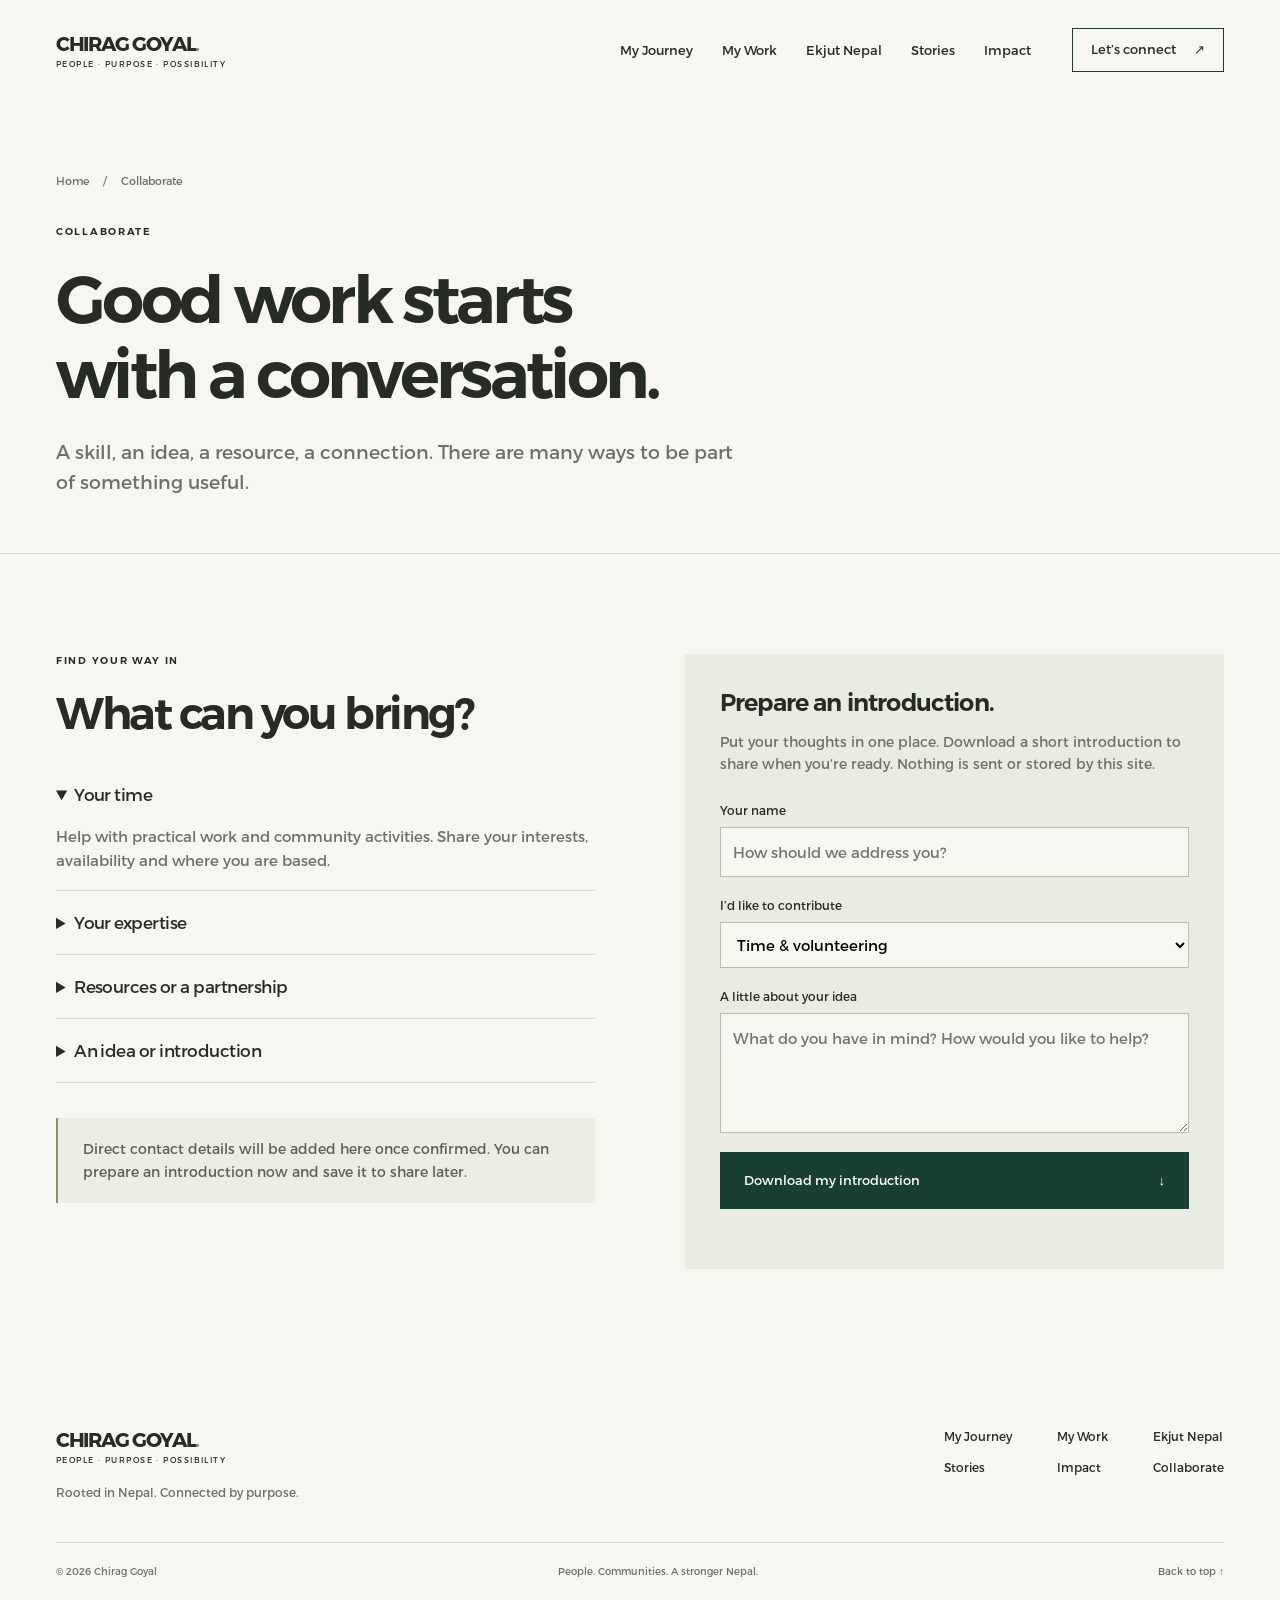
==== collaborate.html @ 1b209d13 "Initial commit" ====
<!doctype html>
<html lang="en">
<head>
  <meta charset="utf-8">
  <meta name="viewport" content="width=device-width,initial-scale=1">
  <meta name="description" content="Explore the people, work and ideas behind Chirag Goyal’s journey and Ekjut Nepal.">
  <meta name="theme-color" content="#193f35">
  <title>Collaborate — Chirag Goyal</title>
  <link rel="icon" href="assets/favicon.svg" type="image/svg+xml">
  <link rel="stylesheet" href="style.css?v=20260907-photos-hero">
  <script src="app.js?v=20260907-photos-hero" defer></script>
</head>
<body>
  <a class="skip" href="#main">Skip to content</a>
  <div id="site">
    <header class="site-header">
      <div class="wrap header-inner">
        <a class="brand" href="index.html" aria-label="Chirag Goyal — Home">
          <strong>CHIRAG GOYAL<span style="color:#819369">.</span></strong>
          <small>People · Purpose · Possibility</small>
        </a>
        <button class="menu-toggle" aria-expanded="false" aria-controls="navigation">Menu <span aria-hidden="true">☰</span></button>
        <nav id="navigation" class="desktop-nav" aria-label="Main navigation">
          <a href="journey.html">My Journey</a>
          <a href="work.html">My Work</a>
          <a href="ekjut.html">Ekjut Nepal</a>
          <a href="stories.html">Stories</a>
          <a href="impact.html">Impact</a>
          <a class="nav-cta" href="collaborate.html" aria-current="page">Let’s connect <span class="arrow" aria-hidden="true">↗</span></a>
        </nav>
      </div>
    </header>
    <main id="main">
      <section class="page-heading">
        <div class="wrap">
          <div class="breadcrumb"><a href="index.html">Home</a><span>/</span><span>Collaborate</span></div>
          <div class="eyebrow">Collaborate</div>
          <h1>Good work starts<br>with a conversation.</h1>
          <p>A skill, an idea, a resource, a connection. There are many ways to be part of something useful.</p>
        </div>
      </section>
      <section class="section">
        <div class="wrap collab-layout">
          <div>
            <div class="eyebrow">Find your way in</div>
            <h2 style="margin-top:20px">What can you bring?</h2>
            <div class="collab-options">
              <details open>
                <summary>Your time</summary>
                <p>Help with practical work and community activities. Share your interests, availability and where you are based.</p>
              </details>
              <details>
                <summary>Your expertise</summary>
                <p>Bring professional skills, experience or advice to a need you understand.</p>
              </details>
              <details>
                <summary>Resources or a partnership</summary>
                <p>Connect a business, institution, material resource or service with an opportunity to help.</p>
              </details>
              <details>
                <summary>An idea or introduction</summary>
                <p>Share a community need, a useful connection or an idea you would like to explore.</p>
              </details>
            </div>
            <p class="notice" id="contact">Direct contact details will be added here once confirmed. You can prepare an introduction now and save it to share later.</p>
          </div>
          <form class="brief-form">
            <h3>Prepare an introduction.</h3>
            <p>Put your thoughts in one place. Download a short introduction to share when you’re ready. Nothing is sent or stored by this site.</p>
            <div class="field">
              <label for="name">Your name</label>
              <input id="name" name="name" autocomplete="name" maxlength="100" required placeholder="How should we address you?">
            </div>
            <div class="field">
              <label for="interest">I’d like to contribute</label>
              <select id="interest" name="interest">
                <option>Time &amp; volunteering</option>
                <option>Skills &amp; expertise</option>
                <option>Resources &amp; partnerships</option>
                <option>An idea or introduction</option>
              </select>
            </div>
            <div class="field">
              <label for="message">A little about your idea</label>
              <textarea id="message" name="message" required maxlength="3000" placeholder="What do you have in mind? How would you like to help?"></textarea>
            </div>
            <button class="button" type="submit">Download my introduction <span aria-hidden="true">↓</span></button>
            <p class="form-status" role="status" aria-live="polite"></p>
          </form>
        </div>
      </section>
    </main>
    <footer>
      <div class="wrap">
        <div class="footer-top">
          <div>
            <a class="brand" href="index.html" aria-label="Chirag Goyal — Home">
              <strong>CHIRAG GOYAL<span style="color:#819369">.</span></strong>
              <small>People · Purpose · Possibility</small>
            </a>
            <p class="footer-note">Rooted in Nepal. Connected by purpose.</p>
          </div>
          <nav class="footer-links" aria-label="Footer navigation">
            <a href="journey.html">My Journey</a>
            <a href="work.html">My Work</a>
            <a href="ekjut.html">Ekjut Nepal</a>
            <a href="stories.html">Stories</a>
            <a href="impact.html">Impact</a>
            <a href="collaborate.html">Collaborate</a>
          </nav>
        </div>
        <div class="footer-bottom">
          <span>© 2026 Chirag Goyal</span>
          <span>People. Communities. A stronger Nepal.</span>
          <a href="#main">Back to top ↑</a>
        </div>
      </div>
    </footer>
  </div>
  <noscript>Please enable JavaScript for enhanced features.</noscript>
</body>
</html>
---- style.css ----
@font-face{font-family:Montserrat;src:url('assets/fonts/montserrat-regular.otf');font-weight:400;font-display:swap}
@font-face{font-family:Montserrat;src:url('assets/fonts/montserrat-semibold.otf');font-weight:600;font-display:swap}
@font-face{font-family:Montserrat;src:url('assets/fonts/montserrat-bold.otf');font-weight:700 900;font-display:swap}
@font-face{font-family:'Proxima Nova';src:local('Proxima Nova'),local('ProximaNova-Regular'),local('FONTSPRING DEMO - Proxima Nova');font-weight:400;font-display:swap}
:root{--paper:#f7f6f0;--ink:#262b25;--green:#193f35;--muted:#6d7168;--line:#d7d9cd;--sage:#dfe5d8;--lime:#d4e3ab;--display:Montserrat,sans-serif;--body:'Proxima Nova',Montserrat,sans-serif}
*{box-sizing:border-box}html{scroll-behavior:smooth;scroll-padding-top:100px}body{margin:0;background:var(--paper);color:var(--ink);font:17px/1.6 var(--body)}a{color:inherit;text-decoration:none}button,input,select,textarea{font:inherit}button{cursor:pointer;color:inherit}a:focus-visible,button:focus-visible,input:focus-visible,select:focus-visible,textarea:focus-visible,summary:focus-visible{outline:3px solid #849b4a;outline-offset:5px}img{display:block;max-width:100%}h1,h2,h3,p{margin:0}h1,h2,h3{font-family:var(--display);font-weight:600;line-height:1.13;letter-spacing:-.055em}h1{font-size:clamp(42px,5.2vw,76px)}h2{font-size:clamp(32px,3.5vw,50px)}h3{font-size:24px;letter-spacing:-.035em}p+p{margin-top:20px}::selection{background:var(--lime);color:var(--green)}.wrap{width:min(1280px,calc(100% - 112px));margin:auto}.eyebrow{font:600 10px/1.4 var(--display);text-transform:uppercase;letter-spacing:.17em}.muted{color:var(--muted)}.skip{position:fixed;left:20px;top:-100px;z-index:100;background:var(--paper);padding:12px}.skip:focus{top:15px}.site-header{height:100px;display:flex;align-items:center;position:relative;z-index:20;background:var(--paper)}.header-inner{display:flex;align-items:center;justify-content:space-between;gap:32px}.brand{display:flex;flex-direction:column;flex-shrink:0;line-height:1.2}.brand strong{font:700 20px var(--display);letter-spacing:-.065em}.brand small{font-size:8px;letter-spacing:.18em;text-transform:uppercase;margin-top:5px}.desktop-nav{display:flex;gap:29px;align-items:center;font-size:13px}.desktop-nav a{position:relative;padding:9px 0}.desktop-nav a:not(.nav-cta):after{content:'';height:1px;position:absolute;bottom:3px;left:0;width:0;background:var(--green);transition:width .2s}.desktop-nav a:hover:after,.desktop-nav a[aria-current]:after{width:100%}.desktop-nav .nav-cta{border:1px solid var(--green);padding:10px 18px;margin-left:12px}.arrow{display:inline-block;margin-left:15px;transition:transform .2s;font-family:Arial,sans-serif}a:hover .arrow,button:hover .arrow{transform:translate(3px,-2px)}.menu-toggle{display:none;background:transparent;border:1px solid var(--line);padding:9px 15px;font-size:12px}
.hero{position:relative;min-height:650px;height:calc(100svh - 145px);max-height:820px;margin:0 24px;background:var(--green);color:white;overflow:hidden}.hero-image{position:absolute;inset:0;width:100%;height:100%;object-fit:cover;object-position:50% 53%;filter:saturate(.55)}.hero:after{content:'';position:absolute;inset:0;background:linear-gradient(90deg,#0d2119b8,#0d211926 80%),linear-gradient(0deg,#0d211961,transparent 65%)}.hero-inner{position:relative;z-index:1;height:100%;min-height:650px;display:flex;flex-direction:column;justify-content:center;padding-top:35px;padding-bottom:95px}.hero .eyebrow{display:flex;align-items:center;gap:10px;margin-bottom:28px}.dot{width:6px;height:6px;display:inline-block;border-radius:50%;background:var(--lime)}.hero h1{font-size:clamp(54px,6.6vw,92px);font-weight:600;line-height:1.04;max-width:790px;letter-spacing:-.065em}.hero h1 span{color:#dbe5bd}.hero-copy{max-width:395px;margin-top:25px;font-size:18px;line-height:1.6;color:#edf0e8}.text-link{display:inline-flex;align-items:center;gap:23px;border-bottom:1px solid currentColor;padding-bottom:8px;font-size:13px;font-weight:600}.hero .text-link{align-self:flex-start;margin-top:30px}.hero-bottom{position:absolute;left:0;right:0;bottom:26px;display:flex;justify-content:space-between;align-items:end;font:400 10px var(--display);letter-spacing:.06em;color:#f1f1e7}.hero-side{position:absolute;right:0;top:42%;writing-mode:vertical-rl;font-size:9px;letter-spacing:.2em}.topic-strip{display:flex;align-items:center;justify-content:space-between;gap:22px;padding:24px 0;border-bottom:1px solid var(--line);font-size:12px}.topic-strip .eyebrow{color:var(--muted);margin-right:auto;font-size:9px}.topic-strip a{white-space:nowrap}.topic-strip a:hover{color:#637640}
.section{padding:100px 0}.section-head{display:flex;align-items:end;justify-content:space-between;gap:30px;margin-bottom:42px}.section-head .eyebrow{margin-bottom:17px}.intro{display:grid;grid-template-columns:1fr 1.05fr;gap:95px;align-items:center}.intro-copy h2{margin:22px 0;font-size:43px;max-width:500px}.intro-copy>p{max-width:480px;color:var(--muted);font-size:18px}.intro-copy .text-link{margin-top:27px}.portrait-layout{display:grid;grid-template-columns:1fr 75px;gap:18px}.portrait-frame{background:#e5e4dc;padding:22px 22px 0;align-self:start}.portrait-frame img{width:100%;filter:saturate(.55);aspect-ratio:1.1;object-fit:cover}.portrait-caption{display:flex;align-items:center;justify-content:space-between;font-size:10px;padding:14px 0;gap:12px}.portrait-aside{writing-mode:vertical-rl;align-self:start;font:400 10px var(--display);letter-spacing:.15em;padding-top:4px}.signature{font:italic 28px Georgia,serif;margin-top:26px;color:var(--green)}.stories-section{border-top:1px solid var(--line)}.story-grid{display:grid;grid-template-columns:repeat(3,1fr);gap:30px}.story-card{min-width:0;display:flex;flex-direction:column}.story-art{height:255px;position:relative;overflow:hidden;background:var(--sage);margin-bottom:23px}.story-art img{width:100%;height:100%;object-fit:cover;transition:transform .6s;filter:saturate(.55)}.story-card:hover .story-art img{transform:scale(1.035)}.art-label{position:absolute;bottom:16px;left:18px;z-index:2;background:var(--paper);padding:5px 9px;font:600 8px var(--display);letter-spacing:.08em;text-transform:uppercase}.story-art.ekjut-art{background:#dbe3ce;display:grid;place-items:center}.ekjut-art:before,.ekjut-art:after{content:'';position:absolute;width:185px;height:185px;border:1px solid #8da178;border-radius:50%;top:23px;left:calc(50% - 135px)}.ekjut-art:after{left:calc(50% - 45px)}.ekjut-art strong{font:600 57px var(--display);letter-spacing:-.09em;color:var(--green);z-index:1}.type-art{background:#e5dfcd;display:flex;align-items:center;justify-content:center;padding:25px}.type-art>span{font:600 52px/1 var(--display);letter-spacing:-.075em;color:#596147;max-width:250px}.type-art:after{content:'↗';position:absolute;right:18px;top:15px;font-size:26px;color:#6d7956}.story-meta{display:flex;gap:10px;color:var(--muted);font-size:10px;text-transform:uppercase;letter-spacing:.08em;flex-wrap:wrap}.story-card h3{margin:13px 0;font-size:25px}.story-card>p{color:var(--muted);font-size:15px;line-height:1.6}.read-story{border-top:1px solid var(--line);display:flex;justify-content:space-between;padding-top:14px;margin-top:23px;font-size:11px}.ekjut-feature{background:var(--green);color:var(--paper);overflow:hidden;padding:78px 0}.ekjut-layout{display:grid;grid-template-columns:1.1fr 1fr;gap:110px;align-items:center}.ekjut-feature .eyebrow{color:#c8d5bb}.ekjut-word{font:600 clamp(100px,13vw,185px)/1.1 var(--display);letter-spacing:-.095em;margin-left:-9px}.ekjut-tagline{font-size:13px;letter-spacing:.12em;margin-top:10px}.ekjut-feature h2{font-size:39px;margin-bottom:23px;line-height:1.17}.ekjut-feature p{color:#c9d2c8;max-width:440px;font-size:17px}.ekjut-feature .text-link{margin-top:28px;color:var(--lime)}.ekjut-bottom{border-top:1px solid #547064;margin-top:52px;padding-top:23px;display:flex;justify-content:space-between;color:#c9d2c8;font-size:11px}.journey-preview{display:grid;grid-template-columns:.8fr 1.2fr;gap:95px}.journey-preview h2{margin:20px 0;max-width:330px}.journey-preview p{max-width:320px;color:var(--muted)}.journey-preview .text-link{margin-top:25px}.mini-milestone{padding:21px 0;border-bottom:1px solid var(--line);display:grid;grid-template-columns:75px 1fr 25px;gap:20px;align-items:start}.mini-milestone:first-child{border-top:1px solid var(--line)}.mini-milestone .year{color:var(--muted);font-size:11px;padding-top:4px}.mini-milestone h3{font-size:19px;letter-spacing:-.025em}.mini-milestone p{font-size:13px;margin-top:5px}.invitation{background:#e8ebdf;padding:75px 0}.invite-inner{display:flex;align-items:center;justify-content:space-between;gap:70px}.invitation h2{font-size:44px;margin:15px 0}.invitation p{font-size:16px;color:#656d5e;max-width:550px}.button{display:inline-flex;align-items:center;justify-content:space-between;gap:40px;padding:17px 23px;border:1px solid var(--green);background:var(--green);color:white;font-size:13px;white-space:nowrap;transition:background .2s}.button:hover{background:#2f5646}.button.outline{background:transparent;color:var(--green)}footer{padding:58px 0 25px}.footer-top{display:flex;justify-content:space-between;align-items:start;gap:35px}.footer-note{font-size:12px;margin-top:17px;color:var(--muted)}.footer-links{display:grid;grid-template-columns:repeat(3,auto);gap:12px 45px;font-size:12px}.footer-bottom{border-top:1px solid var(--line);margin-top:40px;padding-top:20px;display:flex;justify-content:space-between;font-size:10px;color:var(--muted)}
.page-heading{padding:72px 0 55px;border-bottom:1px solid var(--line)}.page-heading .eyebrow{margin-bottom:23px}.page-heading h1{max-width:1000px}.page-heading p{max-width:680px;margin-top:25px;color:var(--muted);font-size:19px}.breadcrumb{font-size:11px;color:var(--muted);margin-bottom:35px;display:flex;gap:14px}.journey-full{display:grid;grid-template-columns:220px 1fr;gap:65px}.side-note{font-size:14px;color:var(--muted);position:sticky;top:35px;align-self:start}.side-note .eyebrow{color:var(--ink);margin-bottom:14px}.timeline-row{border-top:1px solid var(--line);padding:28px 0}.timeline-row:last-child{border-bottom:1px solid var(--line)}.timeline-row summary{list-style:none;display:grid;grid-template-columns:130px 1fr 25px;gap:20px;align-items:start;cursor:pointer}.timeline-row summary::-webkit-details-marker{display:none}.timeline-row summary:after{content:'+';font-size:23px;line-height:1}.timeline-row[open] summary:after{content:'−'}.timeline-row summary time{font-size:12px;color:var(--muted);padding-top:4px}.timeline-row summary h3{font-size:23px}.timeline-row .category{font-size:12px;color:var(--muted);display:block;margin-top:8px}.timeline-copy{margin:23px 40px 0 150px;color:var(--muted);font-size:17px}.lesson{border-left:2px solid #92a277;padding-left:18px;margin-top:22px;color:var(--green);font-style:italic}.work-list{display:grid;grid-template-columns:repeat(2,1fr);gap:0 60px}.work-item{padding:30px 0;border-top:1px solid var(--line)}.work-item .eyebrow{color:var(--muted);margin-bottom:14px}.work-item h3{margin-bottom:14px}.work-item p{color:var(--muted);font-size:16px}.work-item .text-link{margin-top:22px}.split-copy{display:grid;grid-template-columns:1fr 1fr;gap:100px}.split-copy h2{max-width:450px}.split-copy p{color:var(--muted);font-size:18px}.statement{font-size:clamp(30px,4vw,57px);line-height:1.3;letter-spacing:-.05em;font-family:var(--display);max-width:1000px}.quote-section{background:var(--sage)}.quote-section .eyebrow{margin-bottom:26px}.registry-grid{display:grid;grid-template-columns:repeat(3,1fr);gap:0 40px;margin-top:40px}.registry-item{border-top:1px solid var(--line);padding:25px 0}.registry-item h3{font-size:21px;margin-bottom:10px}.registry-item p{font-size:15px;color:var(--muted)}.notice{padding:20px 25px;border-left:2px solid #83976b;background:#eceee4;font-size:14px;color:#58624f;margin-top:35px}.process{counter-reset:step;display:grid;grid-template-columns:repeat(4,1fr);gap:35px;margin-top:45px}.process-item{border-top:1px solid var(--line);padding-top:20px}.process-item:before{counter-increment:step;content:'0' counter(step);font-size:12px;color:var(--muted)}.process-item h3{font-size:22px;margin:20px 0 12px}.process-item p{font-size:15px;color:var(--muted)}.filter-toolbar{display:flex;justify-content:space-between;align-items:center;gap:20px;border-bottom:1px solid var(--line);padding-bottom:25px;margin-bottom:35px}.filters{display:flex;flex-wrap:wrap;gap:6px}.filter-button{background:none;border:1px solid transparent;padding:8px 13px;font-size:12px}.filter-button[aria-pressed=true]{background:var(--green);color:white}.filter-button:hover:not([aria-pressed=true]){border-color:var(--line)}.search-wrap{position:relative;min-width:205px}.search-wrap input{border:0;border-bottom:1px solid #adb5a3;padding:9px 25px 9px 3px;width:100%;background:none;font-size:13px;border-radius:0}.search-wrap span{position:absolute;right:5px;top:5px;font-size:21px}.results-count{font-size:11px;color:var(--muted);margin:0 0 25px}.archive-grid{row-gap:50px}.empty-results{padding:50px 0;grid-column:1/-1}.empty-results p{color:var(--muted);margin:15px 0}.article-wrap{max-width:760px;margin:0 auto}.article-wrap p{font-size:20px;color:#555e51;line-height:1.8}.article-wrap h2{font-size:30px;margin:45px 0 22px}.article-wrap .lesson{font-size:24px;margin:35px 0}.article-top{max-width:940px}.article-top h1{font-size:clamp(40px,5vw,66px);margin:20px 0}.article-top .story-meta{margin-top:25px}.article-art{height:390px;margin:0 0 50px}.article-art.ekjut-art strong{font-size:130px}.article-art.ekjut-art:before,.article-art.ekjut-art:after{width:300px;height:300px;top:40px;left:calc(50% - 240px)}.article-art.ekjut-art:after{left:calc(50% - 60px)}.impact-grid{display:grid;grid-template-columns:repeat(3,1fr);gap:35px}.impact-item{border-top:1px solid var(--line);padding:25px 0}.impact-item h3{margin:20px 0 15px}.impact-item p{color:var(--muted);font-size:16px}.collab-layout{display:grid;grid-template-columns:1fr 1fr;gap:90px}.collab-options{margin-top:25px}.collab-options details{border-bottom:1px solid var(--line);padding:18px 0}.collab-options summary{cursor:pointer;font-family:var(--display);font-size:17px;letter-spacing:-.03em}.collab-options p{color:var(--muted);font-size:15px;padding:15px 0 0}.brief-form{background:#e9ece1;padding:35px}.brief-form h3{margin-bottom:15px}.brief-form>p{font-size:14px;color:var(--muted);margin-bottom:25px}.field{display:flex;flex-direction:column;gap:7px;margin-bottom:19px}.field label{font-size:12px}.field input,.field select,.field textarea{border:1px solid #b7c0ac;border-radius:0;background:var(--paper);padding:12px;font-size:15px;width:100%;min-height:45px}.field textarea{resize:vertical;min-height:120px}.brief-form .button{width:100%}.form-status{font-size:14px;margin-top:18px;color:var(--green)}.sr-only{position:absolute;width:1px;height:1px;padding:0;margin:-1px;overflow:hidden;clip:rect(0,0,0,0);white-space:nowrap;border:0}[hidden]{display:none!important}
@media(max-width:1100px){.wrap{width:calc(100% - 64px)}.desktop-nav{gap:18px;font-size:12px}.desktop-nav .nav-cta{margin-left:0}.intro{gap:45px}.intro-copy h2{font-size:36px}.portrait-layout{grid-template-columns:1fr 15px}.ekjut-layout{gap:60px}.story-art{height:215px}.story-card h3{font-size:22px}.topic-strip{gap:17px}.journey-preview{gap:50px}.hero,.hero-inner{min-height:620px}.journey-full{grid-template-columns:170px 1fr;gap:40px}}
@media(max-width:850px){.desktop-nav{display:none;position:absolute;top:83px;left:0;right:0;background:var(--paper);padding:22px 32px 30px;border-bottom:1px solid var(--line);box-shadow:0 10px 15px #00000008;flex-direction:column;align-items:stretch;gap:10px;font-size:17px}.desktop-nav.is-open{display:flex}.desktop-nav .nav-cta{align-self:flex-start;margin-top:5px}.menu-toggle{display:block}.site-header{height:84px}.hero{margin:0 14px;height:670px;min-height:0}.hero-inner{min-height:0;padding:60px 0 90px}.hero h1{font-size:66px}.hero-side{display:none}.topic-strip{flex-wrap:wrap;justify-content:flex-start;gap:12px 22px}.topic-strip .eyebrow{width:100%}.section{padding:70px 0}.intro{gap:35px;grid-template-columns:1fr 1fr}.intro-copy h2{font-size:32px}.intro-copy>p{font-size:16px}.portrait-frame{padding:12px 12px 0}.portrait-caption{font-size:8px;align-items:start}.story-grid{gap:22px}.story-art{height:185px}.story-card h3{font-size:20px}.ekjut-layout{gap:35px}.ekjut-feature h2{font-size:31px}.ekjut-word{font-size:110px}.ekjut-tagline{font-size:11px}.journey-preview{gap:30px;grid-template-columns:.9fr 1.1fr}.mini-milestone{grid-template-columns:50px 1fr 15px;gap:12px}.mini-milestone h3{font-size:17px}.invite-inner{gap:35px}.invitation h2{font-size:35px}.journey-full{grid-template-columns:1fr}.side-note{position:static;max-width:550px}.split-copy{gap:40px}.process{grid-template-columns:repeat(2,1fr)}.filter-toolbar{align-items:stretch;flex-direction:column}.search-wrap{max-width:350px}.collab-layout{gap:40px}.footer-links{gap:12px 25px}.impact-grid{gap:25px}}
@media(max-width:600px){.wrap{width:calc(100% - 40px)}.brand strong{font-size:19px}.hero{height:690px;margin:0 10px}.hero .wrap{width:calc(100% - 38px)}.hero-inner{justify-content:center;padding-bottom:95px}.hero h1{font-size:55px}.hero-copy{font-size:16px;max-width:310px}.hero .eyebrow{font-size:8px;margin-bottom:25px}.hero-image{object-position:61% center}.hero:after{background:linear-gradient(90deg,#13271bc4,#13271b40),linear-gradient(0deg,#13271b75,transparent)}.hero-bottom{font-size:8px;bottom:22px;gap:25px}.hero-bottom>span:last-child{text-align:right;max-width:100px}.topic-strip{padding:22px 0;font-size:11px;gap:13px 19px}.section{padding:60px 0}.intro{grid-template-columns:1fr;gap:40px}.intro-copy h2{font-size:36px}.intro-copy>p{font-size:17px}.portrait-layout{max-width:380px;grid-template-columns:1fr 20px}.portrait-frame{padding:18px 18px 0}.portrait-caption{font-size:10px}.section-head{align-items:start;gap:20px;margin-bottom:28px}.section-head h2{font-size:31px}.section-head>.text-link{font-size:10px;gap:5px;white-space:nowrap;margin-top:38px}.story-grid{grid-template-columns:1fr;gap:38px}.story-art{height:260px;margin-bottom:18px}.story-card h3{font-size:26px}.story-card>p{font-size:16px}.read-story{margin-top:18px}.ekjut-feature{padding:55px 0}.ekjut-layout{grid-template-columns:1fr;gap:42px}.ekjut-word{font-size:145px}.ekjut-feature h2{font-size:34px;max-width:360px}.ekjut-bottom{gap:20px;font-size:10px;flex-wrap:wrap;margin-top:35px}.journey-preview{grid-template-columns:1fr;gap:35px}.journey-preview h2{font-size:36px;max-width:360px}.journey-preview p{max-width:none}.mini-milestone{grid-template-columns:62px 1fr 20px;padding:23px 0}.mini-milestone h3{font-size:18px}.invitation{padding:55px 0}.invite-inner{flex-direction:column;align-items:start;gap:28px}.invitation h2{font-size:36px}.footer-top{flex-direction:column;gap:30px}.footer-links{width:100%;justify-content:space-between;gap:14px}.footer-bottom{font-size:9px;gap:18px;align-items:start}.footer-bottom>span:last-child{text-align:right;max-width:145px}.page-heading{padding:45px 0}.page-heading p{font-size:17px}.timeline-row summary{grid-template-columns:1fr 20px;gap:12px}.timeline-row summary time{grid-column:1/-1}.timeline-row summary h3{font-size:21px}.timeline-copy{margin:22px 20px 0 0;font-size:16px}.work-list,.split-copy,.registry-grid,.impact-grid,.collab-layout{grid-template-columns:1fr;gap:30px}.registry-grid{gap:0}.process{gap:28px}.process-item h3{font-size:18px}.process-item p{font-size:14px}.statement{font-size:31px}.article-wrap{width:100%}.article-wrap p{font-size:18px}.article-art{height:280px}.article-art.ekjut-art strong{font-size:90px}.article-art.ekjut-art:before,.article-art.ekjut-art:after{width:210px;height:210px;top:30px;left:calc(50% - 150px)}.article-art.ekjut-art:after{left:calc(50% - 50px)}.filter-button{font-size:11px;padding:8px 10px}.brief-form{padding:25px}.page-heading h1{font-size:43px}.article-top h1{font-size:40px}}
@media(prefers-reduced-motion:reduce){html{scroll-behavior:auto}*,*:before,*:after{animation:none!important;transition:none!important}}
/* Hero Live Section - Exact Reference Layout Match with Existing Brand Tokens */
.hero-live{position:relative;width:100%;height:100vh;min-height:720px;max-height:860px;overflow:hidden;background:var(--green);color:#fff}
.hero-live-image{position:absolute;inset:0;width:100%;height:100%;object-fit:cover;object-position:58% 36%;filter:saturate(0.92) contrast(1.02);z-index:1}
.hero-live-shade{position:absolute;inset:0;z-index:2;pointer-events:none;background:linear-gradient(180deg,rgba(7,18,14,0.58) 0%,rgba(7,18,14,0.2) 14%,transparent 26%),linear-gradient(90deg,rgba(8,20,16,0.88) 0%,rgba(8,20,16,0.82) 28%,rgba(8,20,16,0.48) 52%,rgba(8,20,16,0.1) 70%,rgba(8,20,16,0.28) 100%),linear-gradient(0deg,rgba(8,20,16,0.7) 0%,transparent 20%)}
.hero-live-nav,.hero-live-copy,.hero-live-aside,.hero-scroll{position:absolute;z-index:3}

/* Top Navigation Floating Over Hero */
.hero-live-nav{top:0;left:0;right:0;display:flex;align-items:center;justify-content:space-between;padding:32px 4.4vw 20px}
.hero-live-brand{display:flex;flex-direction:column;color:#fff;text-decoration:none}
.hero-brand-title{font:700 21px var(--display);letter-spacing:.18em;line-height:1;color:#fff}
.hero-brand-sub{font:600 8.5px var(--display);letter-spacing:.22em;text-transform:uppercase;color:rgba(255,255,255,0.72);margin-top:8px;padding-top:6px;border-top:1px solid rgba(255,255,255,0.3);display:inline-block}
.hero-live-nav nav{display:flex;align-items:center;gap:26px}
.hero-live-nav nav a{position:relative;font:600 11px var(--display);letter-spacing:.11em;text-transform:uppercase;color:rgba(255,255,255,0.85);text-decoration:none;padding:6px 0;transition:color .2s,opacity .2s}
.hero-live-nav nav a:not(.hero-search):after{content:'';position:absolute;bottom:0;left:0;width:0;height:2px;background:var(--lime);transition:width .25s ease}
.hero-live-nav nav a:hover{color:#fff;opacity:1}
.hero-live-nav nav a:hover:after,.hero-live-nav nav a[aria-current="page"]:after{width:100%}
.hero-live-nav nav a[aria-current="page"]{color:#fff;opacity:1}
.hero-search{display:inline-flex;align-items:center;justify-content:center;color:rgba(255,255,255,0.85);padding:4px;margin-left:4px;transition:color .2s,transform .2s}
.hero-search:hover{color:var(--lime);transform:scale(1.1)}
.hero-menu{display:none;background:transparent;border:1px solid rgba(255,255,255,0.5);color:#fff;padding:8px 14px;font:600 11px var(--display);letter-spacing:.14em;text-transform:uppercase;cursor:pointer;border-radius:0;transition:background .2s,border-color .2s}
.hero-menu:hover{background:rgba(255,255,255,0.15);border-color:#fff}

/* Mobile Drawer */
.hero-drawer{display:none;position:fixed;inset:0;z-index:99;background:rgba(12,28,22,0.98);backdrop-filter:blur(10px);padding:80px 32px 40px;flex-direction:column;justify-content:space-between;transform:translateY(-100%);transition:transform .3s cubic-bezier(0.16,1,0.3,1)}
.hero-drawer.is-open{display:flex;transform:translateY(0)}
.hero-drawer-links{display:flex;flex-direction:column;gap:18px}
.hero-drawer-links a{font:600 19px var(--display);letter-spacing:.08em;text-transform:uppercase;color:rgba(255,255,255,0.9)}
.hero-drawer-links a:hover,.hero-drawer-links a[aria-current="page"]{color:var(--lime)}
.hero-drawer-close{align-self:flex-end;position:absolute;top:26px;right:26px;background:none;border:1px solid rgba(255,255,255,0.4);color:#fff;padding:8px 14px;font:600 11px var(--display);letter-spacing:.12em;text-transform:uppercase}

/* Left Hero Content */
.hero-live-copy{left:4.4vw;top:22%;max-width:580px;animation:heroFadeUp .8s cubic-bezier(0.16,1,0.3,1) both}
@keyframes heroFadeUp{from{opacity:0;transform:translateY(18px)}to{opacity:1;transform:translateY(0)}}
.hero-kicker{font:600 10.5px/1.65 var(--display);letter-spacing:.22em;text-transform:uppercase;color:var(--lime);margin-bottom:24px}
.hero-live-copy h1{font:600 clamp(42px,4.35vw,62px)/1.08 var(--display);letter-spacing:-.048em;color:#fff;margin:0;max-width:570px}
.hero-rule{width:46px;height:2px;background:rgba(255,255,255,0.85);margin:28px 0 18px}
.hero-role{font:400 16px/1.45 var(--body);color:#fff}
.hero-role span{color:rgba(255,255,255,0.82)}

/* CTA Buttons */
.hero-actions{display:flex;align-items:center;gap:14px;margin-top:34px}
.hero-btn{display:inline-flex;align-items:center;justify-content:space-between;gap:38px;padding:14px 24px;font:600 11px var(--display);letter-spacing:.16em;text-transform:uppercase;text-decoration:none;border-radius:0;transition:background .2s,border-color .2s,color .2s,transform .2s;white-space:nowrap}
.hero-btn .arrow{display:inline-block;font-family:Arial,sans-serif;margin-left:0;transition:transform .2s ease}
.hero-btn:hover .arrow{transform:translateX(4px)}
.hero-btn-primary{background:var(--green);border:1px solid var(--green);color:#fff}
.hero-btn-primary:hover{background:#234f42;border-color:#234f42}
.hero-btn-secondary{background:transparent;border:1px solid rgba(255,255,255,0.72);color:#fff}
.hero-btn-secondary:hover{background:rgba(255,255,255,0.12);border-color:#fff}

/* Right-Side Decorative Quote */
.hero-live-aside{right:4.8vw;top:26%;font:italic 26px/1.24 Georgia,serif;color:#f4f2e9;opacity:.88;transform:rotate(-3deg);pointer-events:none;text-align:left}
.aside-rule{width:38px;height:1px;background:rgba(255,255,255,0.55);margin-top:20px}

/* Scroll To Explore Indicator */
.hero-scroll{left:4.4vw;bottom:26px;display:flex;flex-direction:column;align-items:flex-start;color:rgba(255,255,255,0.75);text-decoration:none;font:600 9px/1.5 var(--display);letter-spacing:.22em;text-transform:uppercase;transition:color .2s}
.hero-scroll:hover{color:#fff}
.scroll-line{display:block;width:1px;height:46px;background:rgba(255,255,255,0.6);margin-bottom:12px}
.scroll-chevron{font-size:14px;line-height:1;margin-top:2px}

/* Responsive Media Queries */
@media(max-width:1280px){
  .hero-live-nav nav{gap:18px}
  .hero-live-copy h1{font-size:clamp(38px,4.1vw,52px);max-width:520px}
  .hero-btn{gap:28px;padding:13px 20px;font-size:10.5px}
  .hero-live-aside{font-size:22px;right:3.5vw}
}
@media(max-width:1024px){
  .hero-live{height:760px;min-height:700px}
  .hero-live-nav{padding:26px 4vw 16px}
  .hero-live-nav nav{gap:13px}
  .hero-live-nav nav a{font-size:10px;letter-spacing:.08em}
  .hero-live-image{object-position:62% 36%}
  .hero-live-copy{top:20%;max-width:480px}
  .hero-live-copy h1{font-size:38px}
  .hero-live-aside{font-size:20px;right:3vw;top:28%}
}
@media(max-width:850px){
  .hero-live{height:720px;min-height:680px}
  .hero-live-nav nav{display:none}
  .hero-menu{display:block}
  .hero-live-image{object-position:65% 36%}
  .hero-live-shade{background:linear-gradient(180deg,rgba(7,18,14,0.7) 0%,rgba(7,18,14,0.2) 15%,transparent 26%),linear-gradient(90deg,rgba(8,20,16,0.92) 0%,rgba(8,20,16,0.85) 45%,rgba(8,20,16,0.45) 80%,rgba(8,20,16,0.3) 100%),linear-gradient(0deg,rgba(8,20,16,0.75) 0%,transparent 24%)}
  .hero-live-copy{left:30px;right:30px;top:18%;max-width:none}
  .hero-live-copy h1{font-size:36px}
  .hero-live-aside{display:none}
  .hero-actions{gap:10px}
  .hero-btn{gap:22px;padding:12px 18px;font-size:10px}
  .hero-scroll{left:30px;bottom:22px}
}
@media(max-width:480px){
  .hero-live{height:680px;min-height:640px}
  .hero-live-nav{padding:22px 20px}
  .hero-brand-title{font-size:18px}
  .hero-brand-sub{font-size:7.5px}
  .hero-live-image{object-position:70% 36%}
  .hero-live-shade{background:linear-gradient(180deg,rgba(7,18,14,0.75) 0%,rgba(7,18,14,0.3) 15%,transparent 26%),linear-gradient(90deg,rgba(8,20,16,0.94) 0%,rgba(8,20,16,0.88) 60%,rgba(8,20,16,0.6) 100%),linear-gradient(0deg,rgba(8,20,16,0.8) 0%,transparent 25%)}
  .hero-live-copy{left:20px;right:20px;top:16%}
  .hero-kicker{font-size:9px;margin-bottom:16px}
  .hero-live-copy h1{font-size:31px;line-height:1.12}
  .hero-rule{margin:20px 0 14px}
  .hero-role{font-size:14px}
  .hero-actions{flex-direction:column;align-items:stretch;gap:10px;margin-top:24px}
  .hero-btn{justify-content:center;gap:14px;padding:13px 20px;width:100%}
  .hero-scroll{display:none}
}

/* Simplified hero: one readable copy column and unobstructed portrait. */
.hero-live{height: min(820px,100svh);min-height:680px;max-height:none}
.hero-live-nav{padding:30px 4.4vw;gap:40px}
.hero-live-nav nav{gap:28px}
.hero-brand-title{font-weight:600;font-size:22px;letter-spacing:.1em}
.hero-brand-sub{font-weight:400;letter-spacing:.17em;border:0;padding:0}
.hero-live-image{object-position:center center;filter:none}
.hero-live-shade{background:linear-gradient(90deg,rgba(9,23,18,.89),rgba(9,23,18,.64) 32%,rgba(9,23,18,.12) 60%,transparent 85%),linear-gradient(180deg,rgba(9,23,18,.48),transparent 20%)}
.hero-live-copy{top:190px;left:4.4vw;right:auto;width:45%;max-width:600px;animation:none}
.hero-kicker{font-weight:400;font-size:9px;letter-spacing:.2em;margin:0 0 25px;line-height:1.8;color:#d3dcca}
.hero-live-copy h1{font:400 clamp(38px,4vw,58px)/1.07 Georgia,serif;letter-spacing:-.035em;max-width:none;margin:0}
.hero-rule{margin:25px 0 15px;width:35px;height:1px}
.hero-role{font-size:15px;line-height:1.5}
.hero-actions{gap:12px;margin-top:27px}
.hero-btn{font-size:9px;font-weight:400;letter-spacing:.12em;padding:16px 19px;gap:25px;min-height:48px}
.hero-btn-primary{background:#496746;border-color:#496746}
.hero-live-aside{display:none}
.hero-scroll{bottom:25px;font-size:8px}
.hero-scroll .scroll-line{height:23px}
.photo-art img{filter:none;object-position:center 35%}
.photo-art.article-art{height:auto}
.photo-art.article-art img{height:auto;max-height:700px;object-fit:contain;background:var(--sage)}
.portrait-frame img{aspect-ratio:1;object-position:center;filter:none}
.hero-drawer{overflow-y:auto;overscroll-behavior:contain}
@media(min-width:851px) and (max-height:760px){.hero-live-copy{top:145px}.hero-live-copy h1{font-size:46px}.hero-kicker{margin-bottom:18px}.hero-scroll{display:none}}
@media(max-width:1100px){.hero-live-nav nav{gap:18px}.hero-live-nav nav a{font-size:9px}.hero-brand-title{font-size:19px}.hero-live-copy{width:48%;top:175px}.hero-live-copy h1{font-size:43px}.hero-actions{flex-wrap:wrap}.hero-btn{gap:16px;padding:14px 16px}}
@media(max-width:850px){
 .hero-live{height:auto;min-height:0;display:flex;flex-direction:column;padding-top:82px;background:#19362c}
 .hero-live-nav{position:absolute;padding:23px 24px;gap:20px;height:82px;background:#19362c}
 .hero-live-nav nav{display:none}.hero-menu{display:block;min-height:40px}
 .hero-live-image{position:relative;inset:auto;height:340px;object-position:70% 40%;order:0}
 .hero-live-shade{display:none}
 .hero-live-copy{position:relative;top:auto;left:auto;right:auto;width:auto;max-width:none;padding:35px 30px 45px;order:1}
 .hero-live-copy h1{font:400 46px/1.08 Georgia,serif;letter-spacing:-.03em}
 .hero-kicker{font-size:8px;margin-bottom:21px}
 .hero-actions{flex-direction:row;flex-wrap:wrap;align-items:center;margin-top:25px;gap:12px}
 .hero-btn{width:auto;font-size:9px;justify-content:space-between;padding:15px 18px;min-height:48px;gap:20px}
 .hero-scroll,.hero-live-aside{display:none}.hero-drawer-links{gap:0}.hero-drawer-links a{padding:19px 0;border-bottom:1px solid #ffffff30;font-size:17px}
}
@media(max-width:480px){
 .hero-live-image{height:260px;object-position:72% center}
 .hero-live-nav{padding:20px}.hero-brand-title{font-size:17px}.hero-brand-sub{font-size:6.5px;letter-spacing:.1em}
 .hero-live-copy{padding:29px 22px 36px}.hero-live-copy h1{font-size:clamp(31px,8.8vw,41px)}
 .hero-rule{margin:23px 0 13px}.hero-role{font-size:14px}.hero-actions{gap:10px}
 .hero-btn{font-size:8px;letter-spacing:.05em;gap:12px;padding:14px 12px}
 .section-head{flex-wrap:wrap}.section-head>.text-link{margin-top:0}.portrait-layout{max-width:none}
}
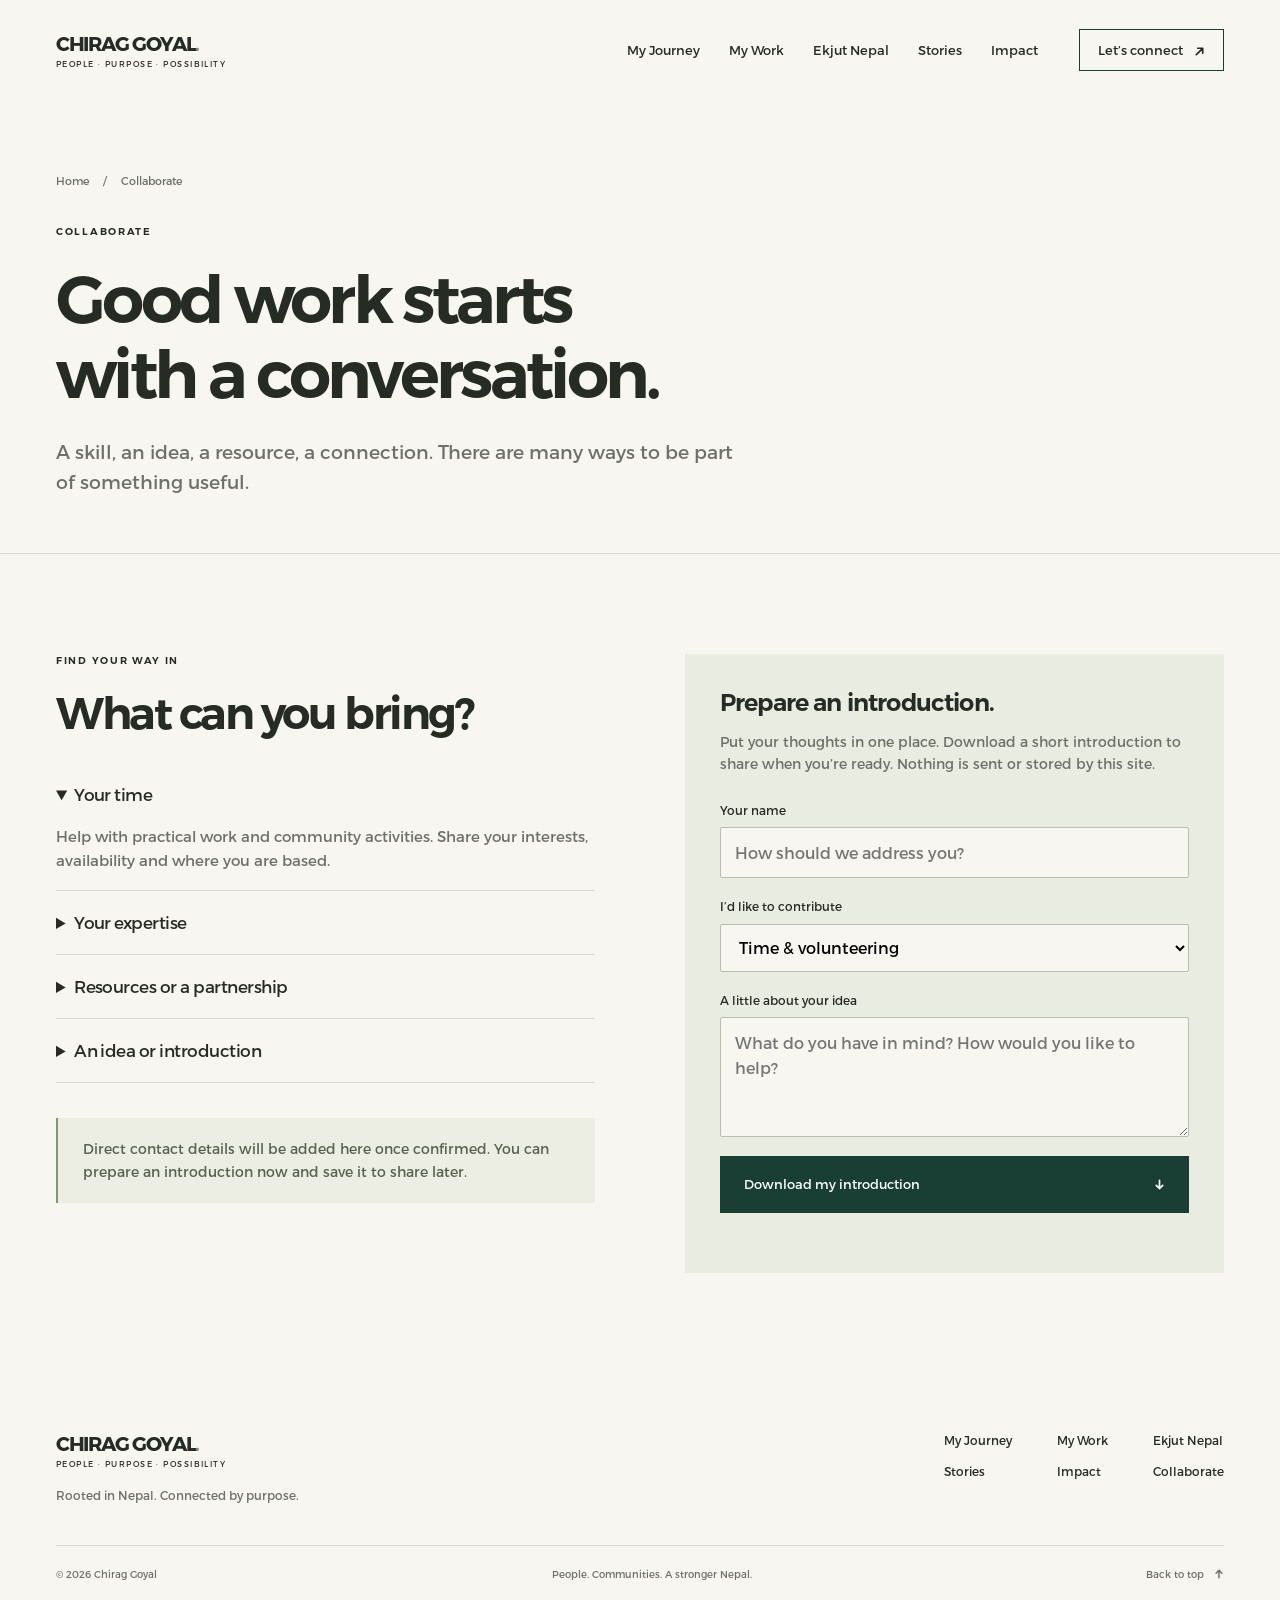
==== commit a58c59ff: "Add photo to talent-and-geography, replace unicode arrows with clean SVGs, and improve mobile UX" ====
--- a/collaborate.html
+++ b/collaborate.html
@@ -7,8 +7,8 @@
   <meta name="theme-color" content="#193f35">
   <title>Collaborate — Chirag Goyal</title>
   <link rel="icon" href="assets/favicon.svg" type="image/svg+xml">
-  <link rel="stylesheet" href="style.css?v=20260907-photos-hero">
-  <script src="app.js?v=20260907-photos-hero" defer></script>
+  <link rel="stylesheet" href="style.css?v=20260911-ux-arrows">
+  <script src="app.js?v=20260911-ux-arrows" defer></script>
 </head>
 <body>
   <a class="skip" href="#main">Skip to content</a>
@@ -19,14 +19,14 @@
           <strong>CHIRAG GOYAL<span style="color:#819369">.</span></strong>
           <small>People · Purpose · Possibility</small>
         </a>
-        <button class="menu-toggle" aria-expanded="false" aria-controls="navigation">Menu <span aria-hidden="true">☰</span></button>
+        <button class="menu-toggle" aria-expanded="false" aria-controls="navigation">Menu <span class="menu-icon" aria-hidden="true"><svg width="14" height="11" viewBox="0 0 16 12" fill="none" stroke="currentColor" stroke-width="2" stroke-linecap="round"><line x1="0" y1="1" x2="16" y2="1"/><line x1="0" y1="6" x2="16" y2="6"/><line x1="0" y1="11" x2="16" y2="11"/></svg></span></button>
         <nav id="navigation" class="desktop-nav" aria-label="Main navigation">
           <a href="journey.html">My Journey</a>
           <a href="work.html">My Work</a>
           <a href="ekjut.html">Ekjut Nepal</a>
           <a href="stories.html">Stories</a>
           <a href="impact.html">Impact</a>
-          <a class="nav-cta" href="collaborate.html" aria-current="page">Let’s connect <span class="arrow" aria-hidden="true">↗</span></a>
+          <a class="nav-cta" href="collaborate.html" aria-current="page">Let’s connect <span class="arrow" aria-hidden="true"><svg width="11" height="11" viewBox="0 0 12 12" fill="none" stroke="currentColor" stroke-width="1.8" stroke-linecap="round" stroke-linejoin="round"><path d="M2.5 9.5L9.5 2.5M9.5 2.5H4M9.5 2.5V8"/></svg></span></a>
         </nav>
       </div>
     </header>
@@ -84,7 +84,7 @@
               <label for="message">A little about your idea</label>
               <textarea id="message" name="message" required maxlength="3000" placeholder="What do you have in mind? How would you like to help?"></textarea>
             </div>
-            <button class="button" type="submit">Download my introduction <span aria-hidden="true">↓</span></button>
+            <button class="button" type="submit">Download my introduction <span class="arrow arrow-down" aria-hidden="true"><svg width="11" height="11" viewBox="0 0 12 12" fill="none" stroke="currentColor" stroke-width="1.8" stroke-linecap="round" stroke-linejoin="round"><path d="M6 1.5v9M2.5 7L6 10.5 9.5 7"/></svg></span></button>
             <p class="form-status" role="status" aria-live="polite"></p>
           </form>
         </div>
@@ -112,7 +112,7 @@
         <div class="footer-bottom">
           <span>© 2026 Chirag Goyal</span>
           <span>People. Communities. A stronger Nepal.</span>
-          <a href="#main">Back to top ↑</a>
+          <a href="#main" class="back-to-top">Back to top <span class="arrow arrow-up" aria-hidden="true"><svg width="10" height="10" viewBox="0 0 12 12" fill="none" stroke="currentColor" stroke-width="1.8" stroke-linecap="round" stroke-linejoin="round"><path d="M6 10.5v-9M2.5 5L6 1.5 9.5 5"/></svg></span></a>
         </div>
       </div>
     </footer>
--- a/style.css
+++ b/style.css
@@ -3,10 +3,10 @@
 @font-face{font-family:Montserrat;src:url('assets/fonts/montserrat-bold.otf');font-weight:700 900;font-display:swap}
 @font-face{font-family:'Proxima Nova';src:local('Proxima Nova'),local('ProximaNova-Regular'),local('FONTSPRING DEMO - Proxima Nova');font-weight:400;font-display:swap}
 :root{--paper:#f7f6f0;--ink:#262b25;--green:#193f35;--muted:#6d7168;--line:#d7d9cd;--sage:#dfe5d8;--lime:#d4e3ab;--display:Montserrat,sans-serif;--body:'Proxima Nova',Montserrat,sans-serif}
-*{box-sizing:border-box}html{scroll-behavior:smooth;scroll-padding-top:100px}body{margin:0;background:var(--paper);color:var(--ink);font:17px/1.6 var(--body)}a{color:inherit;text-decoration:none}button,input,select,textarea{font:inherit}button{cursor:pointer;color:inherit}a:focus-visible,button:focus-visible,input:focus-visible,select:focus-visible,textarea:focus-visible,summary:focus-visible{outline:3px solid #849b4a;outline-offset:5px}img{display:block;max-width:100%}h1,h2,h3,p{margin:0}h1,h2,h3{font-family:var(--display);font-weight:600;line-height:1.13;letter-spacing:-.055em}h1{font-size:clamp(42px,5.2vw,76px)}h2{font-size:clamp(32px,3.5vw,50px)}h3{font-size:24px;letter-spacing:-.035em}p+p{margin-top:20px}::selection{background:var(--lime);color:var(--green)}.wrap{width:min(1280px,calc(100% - 112px));margin:auto}.eyebrow{font:600 10px/1.4 var(--display);text-transform:uppercase;letter-spacing:.17em}.muted{color:var(--muted)}.skip{position:fixed;left:20px;top:-100px;z-index:100;background:var(--paper);padding:12px}.skip:focus{top:15px}.site-header{height:100px;display:flex;align-items:center;position:relative;z-index:20;background:var(--paper)}.header-inner{display:flex;align-items:center;justify-content:space-between;gap:32px}.brand{display:flex;flex-direction:column;flex-shrink:0;line-height:1.2}.brand strong{font:700 20px var(--display);letter-spacing:-.065em}.brand small{font-size:8px;letter-spacing:.18em;text-transform:uppercase;margin-top:5px}.desktop-nav{display:flex;gap:29px;align-items:center;font-size:13px}.desktop-nav a{position:relative;padding:9px 0}.desktop-nav a:not(.nav-cta):after{content:'';height:1px;position:absolute;bottom:3px;left:0;width:0;background:var(--green);transition:width .2s}.desktop-nav a:hover:after,.desktop-nav a[aria-current]:after{width:100%}.desktop-nav .nav-cta{border:1px solid var(--green);padding:10px 18px;margin-left:12px}.arrow{display:inline-block;margin-left:15px;transition:transform .2s;font-family:Arial,sans-serif}a:hover .arrow,button:hover .arrow{transform:translate(3px,-2px)}.menu-toggle{display:none;background:transparent;border:1px solid var(--line);padding:9px 15px;font-size:12px}
+*{box-sizing:border-box}html{scroll-behavior:smooth;scroll-padding-top:100px}body{margin:0;background:var(--paper);color:var(--ink);font:17px/1.6 var(--body)}a{color:inherit;text-decoration:none}button,input,select,textarea{font:inherit}button{cursor:pointer;color:inherit}a:focus-visible,button:focus-visible,input:focus-visible,select:focus-visible,textarea:focus-visible,summary:focus-visible{outline:3px solid #849b4a;outline-offset:5px}img{display:block;max-width:100%}h1,h2,h3,p{margin:0}h1,h2,h3{font-family:var(--display);font-weight:600;line-height:1.13;letter-spacing:-.055em}h1{font-size:clamp(42px,5.2vw,76px)}h2{font-size:clamp(32px,3.5vw,50px)}h3{font-size:24px;letter-spacing:-.035em}p+p{margin-top:20px}::selection{background:var(--lime);color:var(--green)}.wrap{width:min(1280px,calc(100% - 112px));margin:auto}.eyebrow{font:600 10px/1.4 var(--display);text-transform:uppercase;letter-spacing:.17em}.muted{color:var(--muted)}.skip{position:fixed;left:20px;top:-100px;z-index:100;background:var(--paper);padding:12px}.skip:focus{top:15px}.site-header{height:100px;display:flex;align-items:center;position:relative;z-index:20;background:var(--paper)}.header-inner{display:flex;align-items:center;justify-content:space-between;gap:32px}.brand{display:flex;flex-direction:column;flex-shrink:0;line-height:1.2}.brand strong{font:700 20px var(--display);letter-spacing:-.065em}.brand small{font-size:8px;letter-spacing:.18em;text-transform:uppercase;margin-top:5px}.desktop-nav{display:flex;gap:29px;align-items:center;font-size:13px}.desktop-nav a{position:relative;padding:9px 0}.desktop-nav a:not(.nav-cta):after{content:'';height:1px;position:absolute;bottom:3px;left:0;width:0;background:var(--green);transition:width .2s}.desktop-nav a:hover:after,.desktop-nav a[aria-current]:after{width:100%}.desktop-nav .nav-cta{border:1px solid var(--green);padding:10px 18px;margin-left:12px}.arrow{display:inline-flex;align-items:center;justify-content:center;margin-left:8px;vertical-align:middle;line-height:1;transition:transform .2s ease;font-family:-apple-system,BlinkMacSystemFont,sans-serif;font-variant-emoji:text;flex-shrink:0}.arrow svg{display:block;stroke:currentColor;fill:none;transition:transform .2s ease}a:hover .arrow,button:hover .arrow{transform:translate(2px,-2px)}.arrow-up{margin-left:6px}a:hover .arrow-up{transform:translateY(-2px)}.arrow-down{margin-left:8px}button:hover .arrow-down{transform:translateY(2px)}.arrow-left{display:inline-flex;align-items:center;justify-content:center;margin-right:6px;vertical-align:middle;transition:transform .2s ease}a:hover .arrow-left{transform:translateX(-2px)}.menu-icon{display:inline-flex;align-items:center;margin-left:6px}.menu-toggle{display:none;background:transparent;border:1px solid var(--line);padding:10px 16px;min-height:44px;font-size:12px;border-radius:2px}
 .hero{position:relative;min-height:650px;height:calc(100svh - 145px);max-height:820px;margin:0 24px;background:var(--green);color:white;overflow:hidden}.hero-image{position:absolute;inset:0;width:100%;height:100%;object-fit:cover;object-position:50% 53%;filter:saturate(.55)}.hero:after{content:'';position:absolute;inset:0;background:linear-gradient(90deg,#0d2119b8,#0d211926 80%),linear-gradient(0deg,#0d211961,transparent 65%)}.hero-inner{position:relative;z-index:1;height:100%;min-height:650px;display:flex;flex-direction:column;justify-content:center;padding-top:35px;padding-bottom:95px}.hero .eyebrow{display:flex;align-items:center;gap:10px;margin-bottom:28px}.dot{width:6px;height:6px;display:inline-block;border-radius:50%;background:var(--lime)}.hero h1{font-size:clamp(54px,6.6vw,92px);font-weight:600;line-height:1.04;max-width:790px;letter-spacing:-.065em}.hero h1 span{color:#dbe5bd}.hero-copy{max-width:395px;margin-top:25px;font-size:18px;line-height:1.6;color:#edf0e8}.text-link{display:inline-flex;align-items:center;gap:23px;border-bottom:1px solid currentColor;padding-bottom:8px;font-size:13px;font-weight:600}.hero .text-link{align-self:flex-start;margin-top:30px}.hero-bottom{position:absolute;left:0;right:0;bottom:26px;display:flex;justify-content:space-between;align-items:end;font:400 10px var(--display);letter-spacing:.06em;color:#f1f1e7}.hero-side{position:absolute;right:0;top:42%;writing-mode:vertical-rl;font-size:9px;letter-spacing:.2em}.topic-strip{display:flex;align-items:center;justify-content:space-between;gap:22px;padding:24px 0;border-bottom:1px solid var(--line);font-size:12px}.topic-strip .eyebrow{color:var(--muted);margin-right:auto;font-size:9px}.topic-strip a{white-space:nowrap}.topic-strip a:hover{color:#637640}
-.section{padding:100px 0}.section-head{display:flex;align-items:end;justify-content:space-between;gap:30px;margin-bottom:42px}.section-head .eyebrow{margin-bottom:17px}.intro{display:grid;grid-template-columns:1fr 1.05fr;gap:95px;align-items:center}.intro-copy h2{margin:22px 0;font-size:43px;max-width:500px}.intro-copy>p{max-width:480px;color:var(--muted);font-size:18px}.intro-copy .text-link{margin-top:27px}.portrait-layout{display:grid;grid-template-columns:1fr 75px;gap:18px}.portrait-frame{background:#e5e4dc;padding:22px 22px 0;align-self:start}.portrait-frame img{width:100%;filter:saturate(.55);aspect-ratio:1.1;object-fit:cover}.portrait-caption{display:flex;align-items:center;justify-content:space-between;font-size:10px;padding:14px 0;gap:12px}.portrait-aside{writing-mode:vertical-rl;align-self:start;font:400 10px var(--display);letter-spacing:.15em;padding-top:4px}.signature{font:italic 28px Georgia,serif;margin-top:26px;color:var(--green)}.stories-section{border-top:1px solid var(--line)}.story-grid{display:grid;grid-template-columns:repeat(3,1fr);gap:30px}.story-card{min-width:0;display:flex;flex-direction:column}.story-art{height:255px;position:relative;overflow:hidden;background:var(--sage);margin-bottom:23px}.story-art img{width:100%;height:100%;object-fit:cover;transition:transform .6s;filter:saturate(.55)}.story-card:hover .story-art img{transform:scale(1.035)}.art-label{position:absolute;bottom:16px;left:18px;z-index:2;background:var(--paper);padding:5px 9px;font:600 8px var(--display);letter-spacing:.08em;text-transform:uppercase}.story-art.ekjut-art{background:#dbe3ce;display:grid;place-items:center}.ekjut-art:before,.ekjut-art:after{content:'';position:absolute;width:185px;height:185px;border:1px solid #8da178;border-radius:50%;top:23px;left:calc(50% - 135px)}.ekjut-art:after{left:calc(50% - 45px)}.ekjut-art strong{font:600 57px var(--display);letter-spacing:-.09em;color:var(--green);z-index:1}.type-art{background:#e5dfcd;display:flex;align-items:center;justify-content:center;padding:25px}.type-art>span{font:600 52px/1 var(--display);letter-spacing:-.075em;color:#596147;max-width:250px}.type-art:after{content:'↗';position:absolute;right:18px;top:15px;font-size:26px;color:#6d7956}.story-meta{display:flex;gap:10px;color:var(--muted);font-size:10px;text-transform:uppercase;letter-spacing:.08em;flex-wrap:wrap}.story-card h3{margin:13px 0;font-size:25px}.story-card>p{color:var(--muted);font-size:15px;line-height:1.6}.read-story{border-top:1px solid var(--line);display:flex;justify-content:space-between;padding-top:14px;margin-top:23px;font-size:11px}.ekjut-feature{background:var(--green);color:var(--paper);overflow:hidden;padding:78px 0}.ekjut-layout{display:grid;grid-template-columns:1.1fr 1fr;gap:110px;align-items:center}.ekjut-feature .eyebrow{color:#c8d5bb}.ekjut-word{font:600 clamp(100px,13vw,185px)/1.1 var(--display);letter-spacing:-.095em;margin-left:-9px}.ekjut-tagline{font-size:13px;letter-spacing:.12em;margin-top:10px}.ekjut-feature h2{font-size:39px;margin-bottom:23px;line-height:1.17}.ekjut-feature p{color:#c9d2c8;max-width:440px;font-size:17px}.ekjut-feature .text-link{margin-top:28px;color:var(--lime)}.ekjut-bottom{border-top:1px solid #547064;margin-top:52px;padding-top:23px;display:flex;justify-content:space-between;color:#c9d2c8;font-size:11px}.journey-preview{display:grid;grid-template-columns:.8fr 1.2fr;gap:95px}.journey-preview h2{margin:20px 0;max-width:330px}.journey-preview p{max-width:320px;color:var(--muted)}.journey-preview .text-link{margin-top:25px}.mini-milestone{padding:21px 0;border-bottom:1px solid var(--line);display:grid;grid-template-columns:75px 1fr 25px;gap:20px;align-items:start}.mini-milestone:first-child{border-top:1px solid var(--line)}.mini-milestone .year{color:var(--muted);font-size:11px;padding-top:4px}.mini-milestone h3{font-size:19px;letter-spacing:-.025em}.mini-milestone p{font-size:13px;margin-top:5px}.invitation{background:#e8ebdf;padding:75px 0}.invite-inner{display:flex;align-items:center;justify-content:space-between;gap:70px}.invitation h2{font-size:44px;margin:15px 0}.invitation p{font-size:16px;color:#656d5e;max-width:550px}.button{display:inline-flex;align-items:center;justify-content:space-between;gap:40px;padding:17px 23px;border:1px solid var(--green);background:var(--green);color:white;font-size:13px;white-space:nowrap;transition:background .2s}.button:hover{background:#2f5646}.button.outline{background:transparent;color:var(--green)}footer{padding:58px 0 25px}.footer-top{display:flex;justify-content:space-between;align-items:start;gap:35px}.footer-note{font-size:12px;margin-top:17px;color:var(--muted)}.footer-links{display:grid;grid-template-columns:repeat(3,auto);gap:12px 45px;font-size:12px}.footer-bottom{border-top:1px solid var(--line);margin-top:40px;padding-top:20px;display:flex;justify-content:space-between;font-size:10px;color:var(--muted)}
-.page-heading{padding:72px 0 55px;border-bottom:1px solid var(--line)}.page-heading .eyebrow{margin-bottom:23px}.page-heading h1{max-width:1000px}.page-heading p{max-width:680px;margin-top:25px;color:var(--muted);font-size:19px}.breadcrumb{font-size:11px;color:var(--muted);margin-bottom:35px;display:flex;gap:14px}.journey-full{display:grid;grid-template-columns:220px 1fr;gap:65px}.side-note{font-size:14px;color:var(--muted);position:sticky;top:35px;align-self:start}.side-note .eyebrow{color:var(--ink);margin-bottom:14px}.timeline-row{border-top:1px solid var(--line);padding:28px 0}.timeline-row:last-child{border-bottom:1px solid var(--line)}.timeline-row summary{list-style:none;display:grid;grid-template-columns:130px 1fr 25px;gap:20px;align-items:start;cursor:pointer}.timeline-row summary::-webkit-details-marker{display:none}.timeline-row summary:after{content:'+';font-size:23px;line-height:1}.timeline-row[open] summary:after{content:'−'}.timeline-row summary time{font-size:12px;color:var(--muted);padding-top:4px}.timeline-row summary h3{font-size:23px}.timeline-row .category{font-size:12px;color:var(--muted);display:block;margin-top:8px}.timeline-copy{margin:23px 40px 0 150px;color:var(--muted);font-size:17px}.lesson{border-left:2px solid #92a277;padding-left:18px;margin-top:22px;color:var(--green);font-style:italic}.work-list{display:grid;grid-template-columns:repeat(2,1fr);gap:0 60px}.work-item{padding:30px 0;border-top:1px solid var(--line)}.work-item .eyebrow{color:var(--muted);margin-bottom:14px}.work-item h3{margin-bottom:14px}.work-item p{color:var(--muted);font-size:16px}.work-item .text-link{margin-top:22px}.split-copy{display:grid;grid-template-columns:1fr 1fr;gap:100px}.split-copy h2{max-width:450px}.split-copy p{color:var(--muted);font-size:18px}.statement{font-size:clamp(30px,4vw,57px);line-height:1.3;letter-spacing:-.05em;font-family:var(--display);max-width:1000px}.quote-section{background:var(--sage)}.quote-section .eyebrow{margin-bottom:26px}.registry-grid{display:grid;grid-template-columns:repeat(3,1fr);gap:0 40px;margin-top:40px}.registry-item{border-top:1px solid var(--line);padding:25px 0}.registry-item h3{font-size:21px;margin-bottom:10px}.registry-item p{font-size:15px;color:var(--muted)}.notice{padding:20px 25px;border-left:2px solid #83976b;background:#eceee4;font-size:14px;color:#58624f;margin-top:35px}.process{counter-reset:step;display:grid;grid-template-columns:repeat(4,1fr);gap:35px;margin-top:45px}.process-item{border-top:1px solid var(--line);padding-top:20px}.process-item:before{counter-increment:step;content:'0' counter(step);font-size:12px;color:var(--muted)}.process-item h3{font-size:22px;margin:20px 0 12px}.process-item p{font-size:15px;color:var(--muted)}.filter-toolbar{display:flex;justify-content:space-between;align-items:center;gap:20px;border-bottom:1px solid var(--line);padding-bottom:25px;margin-bottom:35px}.filters{display:flex;flex-wrap:wrap;gap:6px}.filter-button{background:none;border:1px solid transparent;padding:8px 13px;font-size:12px}.filter-button[aria-pressed=true]{background:var(--green);color:white}.filter-button:hover:not([aria-pressed=true]){border-color:var(--line)}.search-wrap{position:relative;min-width:205px}.search-wrap input{border:0;border-bottom:1px solid #adb5a3;padding:9px 25px 9px 3px;width:100%;background:none;font-size:13px;border-radius:0}.search-wrap span{position:absolute;right:5px;top:5px;font-size:21px}.results-count{font-size:11px;color:var(--muted);margin:0 0 25px}.archive-grid{row-gap:50px}.empty-results{padding:50px 0;grid-column:1/-1}.empty-results p{color:var(--muted);margin:15px 0}.article-wrap{max-width:760px;margin:0 auto}.article-wrap p{font-size:20px;color:#555e51;line-height:1.8}.article-wrap h2{font-size:30px;margin:45px 0 22px}.article-wrap .lesson{font-size:24px;margin:35px 0}.article-top{max-width:940px}.article-top h1{font-size:clamp(40px,5vw,66px);margin:20px 0}.article-top .story-meta{margin-top:25px}.article-art{height:390px;margin:0 0 50px}.article-art.ekjut-art strong{font-size:130px}.article-art.ekjut-art:before,.article-art.ekjut-art:after{width:300px;height:300px;top:40px;left:calc(50% - 240px)}.article-art.ekjut-art:after{left:calc(50% - 60px)}.impact-grid{display:grid;grid-template-columns:repeat(3,1fr);gap:35px}.impact-item{border-top:1px solid var(--line);padding:25px 0}.impact-item h3{margin:20px 0 15px}.impact-item p{color:var(--muted);font-size:16px}.collab-layout{display:grid;grid-template-columns:1fr 1fr;gap:90px}.collab-options{margin-top:25px}.collab-options details{border-bottom:1px solid var(--line);padding:18px 0}.collab-options summary{cursor:pointer;font-family:var(--display);font-size:17px;letter-spacing:-.03em}.collab-options p{color:var(--muted);font-size:15px;padding:15px 0 0}.brief-form{background:#e9ece1;padding:35px}.brief-form h3{margin-bottom:15px}.brief-form>p{font-size:14px;color:var(--muted);margin-bottom:25px}.field{display:flex;flex-direction:column;gap:7px;margin-bottom:19px}.field label{font-size:12px}.field input,.field select,.field textarea{border:1px solid #b7c0ac;border-radius:0;background:var(--paper);padding:12px;font-size:15px;width:100%;min-height:45px}.field textarea{resize:vertical;min-height:120px}.brief-form .button{width:100%}.form-status{font-size:14px;margin-top:18px;color:var(--green)}.sr-only{position:absolute;width:1px;height:1px;padding:0;margin:-1px;overflow:hidden;clip:rect(0,0,0,0);white-space:nowrap;border:0}[hidden]{display:none!important}
+.section{padding:100px 0}.section-head{display:flex;align-items:end;justify-content:space-between;gap:30px;margin-bottom:42px}.section-head .eyebrow{margin-bottom:17px}.intro{display:grid;grid-template-columns:1fr 1.05fr;gap:95px;align-items:center}.intro-copy h2{margin:22px 0;font-size:43px;max-width:500px}.intro-copy>p{max-width:480px;color:var(--muted);font-size:18px}.intro-copy .text-link{margin-top:27px}.portrait-layout{display:grid;grid-template-columns:1fr 75px;gap:18px}.portrait-frame{background:#e5e4dc;padding:22px 22px 0;align-self:start}.portrait-frame img{width:100%;filter:saturate(.55);aspect-ratio:1.1;object-fit:cover}.portrait-caption{display:flex;align-items:center;justify-content:space-between;font-size:10px;padding:14px 0;gap:12px}.portrait-aside{writing-mode:vertical-rl;align-self:start;font:400 10px var(--display);letter-spacing:.15em;padding-top:4px}.signature{font:italic 28px Georgia,serif;margin-top:26px;color:var(--green)}.stories-section{border-top:1px solid var(--line)}.story-grid{display:grid;grid-template-columns:repeat(3,1fr);gap:30px}.story-card{min-width:0;display:flex;flex-direction:column}.story-art{height:255px;position:relative;overflow:hidden;background:var(--sage);margin-bottom:23px}.story-art img{width:100%;height:100%;object-fit:cover;transition:transform .6s;filter:saturate(.55)}.story-card:hover .story-art img{transform:scale(1.035)}.art-label{position:absolute;bottom:16px;left:18px;z-index:2;background:var(--paper);padding:5px 9px;font:600 8px var(--display);letter-spacing:.08em;text-transform:uppercase}.story-art.ekjut-art{background:#dbe3ce;display:grid;place-items:center}.ekjut-art:before,.ekjut-art:after{content:'';position:absolute;width:185px;height:185px;border:1px solid #8da178;border-radius:50%;top:23px;left:calc(50% - 135px)}.ekjut-art:after{left:calc(50% - 45px)}.ekjut-art strong{font:600 57px var(--display);letter-spacing:-.09em;color:var(--green);z-index:1}.type-art{background:#e5dfcd;display:flex;align-items:center;justify-content:center;padding:25px}.type-art>span{font:600 52px/1 var(--display);letter-spacing:-.075em;color:#596147;max-width:250px}.type-art:after{content:'';position:absolute;right:18px;top:18px;width:20px;height:20px;background-image:url("data:image/svg+xml,%3Csvg xmlns='http://www.w3.org/2000/svg' viewBox='0 0 12 12' fill='none' stroke='%236d7956' stroke-width='1.8' stroke-linecap='round' stroke-linejoin='round'%3E%3Cpath d='M2.5 9.5L9.5 2.5M9.5 2.5H4M9.5 2.5V8'/%3E%3C/svg%3E");background-size:contain;background-repeat:no-repeat}.story-meta{display:flex;gap:10px;color:var(--muted);font-size:10px;text-transform:uppercase;letter-spacing:.08em;flex-wrap:wrap}.story-card h3{margin:13px 0;font-size:25px}.story-card>p{color:var(--muted);font-size:15px;line-height:1.6}.read-story{border-top:1px solid var(--line);display:flex;justify-content:space-between;align-items:center;padding-top:14px;margin-top:23px;font-size:11px}.ekjut-feature{background:var(--green);color:var(--paper);overflow:hidden;padding:78px 0}.ekjut-layout{display:grid;grid-template-columns:1.1fr 1fr;gap:110px;align-items:center}.ekjut-feature .eyebrow{color:#c8d5bb}.ekjut-word{font:600 clamp(100px,13vw,185px)/1.1 var(--display);letter-spacing:-.095em;margin-left:-9px}.ekjut-tagline{font-size:13px;letter-spacing:.12em;margin-top:10px}.ekjut-feature h2{font-size:39px;margin-bottom:23px;line-height:1.17}.ekjut-feature p{color:#c9d2c8;max-width:440px;font-size:17px}.ekjut-feature .text-link{margin-top:28px;color:var(--lime)}.ekjut-bottom{border-top:1px solid #547064;margin-top:52px;padding-top:23px;display:flex;justify-content:space-between;color:#c9d2c8;font-size:11px}.journey-preview{display:grid;grid-template-columns:.8fr 1.2fr;gap:95px}.journey-preview h2{margin:20px 0;max-width:330px}.journey-preview p{max-width:320px;color:var(--muted)}.journey-preview .text-link{margin-top:25px}.mini-milestone{padding:21px 0;border-bottom:1px solid var(--line);display:grid;grid-template-columns:75px 1fr 25px;gap:20px;align-items:start}.mini-milestone:first-child{border-top:1px solid var(--line)}.mini-milestone .year{color:var(--muted);font-size:11px;padding-top:4px}.mini-milestone h3{font-size:19px;letter-spacing:-.025em}.mini-milestone p{font-size:13px;margin-top:5px}.invitation{background:#e8ebdf;padding:75px 0}.invite-inner{display:flex;align-items:center;justify-content:space-between;gap:70px}.invitation h2{font-size:44px;margin:15px 0}.invitation p{font-size:16px;color:#656d5e;max-width:550px}.button{display:inline-flex;align-items:center;justify-content:space-between;gap:40px;padding:17px 23px;border:1px solid var(--green);background:var(--green);color:white;font-size:13px;white-space:nowrap;transition:background .2s}.button:hover{background:#2f5646}.button.outline{background:transparent;color:var(--green)}footer{padding:58px 0 25px}.footer-top{display:flex;justify-content:space-between;align-items:start;gap:35px}.footer-note{font-size:12px;margin-top:17px;color:var(--muted)}.footer-links{display:grid;grid-template-columns:repeat(3,auto);gap:12px 45px;font-size:12px}.footer-bottom{border-top:1px solid var(--line);margin-top:40px;padding-top:20px;display:flex;justify-content:space-between;font-size:10px;color:var(--muted)}
+.page-heading{padding:72px 0 55px;border-bottom:1px solid var(--line)}.page-heading .eyebrow{margin-bottom:23px}.page-heading h1{max-width:1000px}.page-heading p{max-width:680px;margin-top:25px;color:var(--muted);font-size:19px}.breadcrumb{font-size:11px;color:var(--muted);margin-bottom:35px;display:flex;gap:14px}.journey-full{display:grid;grid-template-columns:220px 1fr;gap:65px}.side-note{font-size:14px;color:var(--muted);position:sticky;top:35px;align-self:start}.side-note .eyebrow{color:var(--ink);margin-bottom:14px}.timeline-row{border-top:1px solid var(--line);padding:28px 0}.timeline-row:last-child{border-bottom:1px solid var(--line)}.timeline-row summary{list-style:none;display:grid;grid-template-columns:130px 1fr 25px;gap:20px;align-items:start;cursor:pointer}.timeline-row summary::-webkit-details-marker{display:none}.timeline-row summary:after{content:'+';font-size:23px;line-height:1}.timeline-row[open] summary:after{content:'−'}.timeline-row summary time{font-size:12px;color:var(--muted);padding-top:4px}.timeline-row summary h3{font-size:23px}.timeline-row .category{font-size:12px;color:var(--muted);display:block;margin-top:8px}.timeline-copy{margin:23px 40px 0 150px;color:var(--muted);font-size:17px}.lesson{border-left:2px solid #92a277;padding-left:18px;margin-top:22px;color:var(--green);font-style:italic}.work-list{display:grid;grid-template-columns:repeat(2,1fr);gap:0 60px}.work-item{padding:30px 0;border-top:1px solid var(--line)}.work-item .eyebrow{color:var(--muted);margin-bottom:14px}.work-item h3{margin-bottom:14px}.work-item p{color:var(--muted);font-size:16px}.work-item .text-link{margin-top:22px}.split-copy{display:grid;grid-template-columns:1fr 1fr;gap:100px}.split-copy h2{max-width:450px}.split-copy p{color:var(--muted);font-size:18px}.statement{font-size:clamp(30px,4vw,57px);line-height:1.3;letter-spacing:-.05em;font-family:var(--display);max-width:1000px}.quote-section{background:var(--sage)}.quote-section .eyebrow{margin-bottom:26px}.registry-grid{display:grid;grid-template-columns:repeat(3,1fr);gap:0 40px;margin-top:40px}.registry-item{border-top:1px solid var(--line);padding:25px 0}.registry-item h3{font-size:21px;margin-bottom:10px}.registry-item p{font-size:15px;color:var(--muted)}.notice{padding:20px 25px;border-left:2px solid #83976b;background:#eceee4;font-size:14px;color:#58624f;margin-top:35px}.process{counter-reset:step;display:grid;grid-template-columns:repeat(4,1fr);gap:35px;margin-top:45px}.process-item{border-top:1px solid var(--line);padding-top:20px}.process-item:before{counter-increment:step;content:'0' counter(step);font-size:12px;color:var(--muted)}.process-item h3{font-size:22px;margin:20px 0 12px}.process-item p{font-size:15px;color:var(--muted)}.filter-toolbar{display:flex;justify-content:space-between;align-items:center;gap:20px;border-bottom:1px solid var(--line);padding-bottom:25px;margin-bottom:35px}.filters{display:flex;flex-wrap:wrap;gap:6px}.filter-button{background:none;border:1px solid transparent;padding:8px 13px;font-size:12px}.filter-button[aria-pressed=true]{background:var(--green);color:white}.filter-button:hover:not([aria-pressed=true]){border-color:var(--line)}.search-wrap{position:relative;min-width:205px}.search-wrap input{border:0;border-bottom:1px solid #adb5a3;padding:9px 25px 9px 3px;width:100%;background:none;font-size:13px;border-radius:0}.search-wrap span{position:absolute;right:5px;top:5px;font-size:21px}.results-count{font-size:11px;color:var(--muted);margin:0 0 25px}.archive-grid{row-gap:50px}.empty-results{padding:50px 0;grid-column:1/-1}.empty-results p{color:var(--muted);margin:15px 0}.article-wrap{max-width:760px;margin:0 auto}.article-wrap p{font-size:20px;color:#555e51;line-height:1.8}.article-wrap h2{font-size:30px;margin:45px 0 22px}.article-wrap .lesson{font-size:24px;margin:35px 0}.article-top{max-width:940px}.article-top h1{font-size:clamp(40px,5vw,66px);margin:20px 0}.article-top .story-meta{margin-top:25px}.article-art{height:390px;margin:0 0 50px}.article-art.ekjut-art strong{font-size:130px}.article-art.ekjut-art:before,.article-art.ekjut-art:after{width:300px;height:300px;top:40px;left:calc(50% - 240px)}.article-art.ekjut-art:after{left:calc(50% - 60px)}.impact-grid{display:grid;grid-template-columns:repeat(3,1fr);gap:35px}.impact-item{border-top:1px solid var(--line);padding:25px 0}.impact-item h3{margin:20px 0 15px}.impact-item p{color:var(--muted);font-size:16px}.collab-layout{display:grid;grid-template-columns:1fr 1fr;gap:90px}.collab-options{margin-top:25px}.collab-options details{border-bottom:1px solid var(--line);padding:18px 0}.collab-options summary{cursor:pointer;font-family:var(--display);font-size:17px;letter-spacing:-.03em}.collab-options p{color:var(--muted);font-size:15px;padding:15px 0 0}.brief-form{background:#e9ece1;padding:35px}.brief-form h3{margin-bottom:15px}.brief-form>p{font-size:14px;color:var(--muted);margin-bottom:25px}.field{display:flex;flex-direction:column;gap:7px;margin-bottom:19px}.field label{font-size:12px}.field input,.field select,.field textarea{border:1px solid #b7c0ac;border-radius:2px;background:var(--paper);padding:12px 14px;font-size:16px;width:100%;min-height:48px;transition:border-color .2s,box-shadow .2s}.field input:focus,.field select:focus,.field textarea:focus{outline:none;border-color:var(--green);box-shadow:0 0 0 3px rgba(25,63,53,0.12)}.back-link{display:inline-flex;align-items:center;gap:6px;font-weight:600;color:var(--green);transition:color .2s}.back-link:hover{color:#3a5c48}.back-to-top{display:inline-flex;align-items:center;gap:4px}.field textarea{resize:vertical;min-height:120px}.brief-form .button{width:100%}.form-status{font-size:14px;margin-top:18px;color:var(--green)}.sr-only{position:absolute;width:1px;height:1px;padding:0;margin:-1px;overflow:hidden;clip:rect(0,0,0,0);white-space:nowrap;border:0}[hidden]{display:none!important}
 @media(max-width:1100px){.wrap{width:calc(100% - 64px)}.desktop-nav{gap:18px;font-size:12px}.desktop-nav .nav-cta{margin-left:0}.intro{gap:45px}.intro-copy h2{font-size:36px}.portrait-layout{grid-template-columns:1fr 15px}.ekjut-layout{gap:60px}.story-art{height:215px}.story-card h3{font-size:22px}.topic-strip{gap:17px}.journey-preview{gap:50px}.hero,.hero-inner{min-height:620px}.journey-full{grid-template-columns:170px 1fr;gap:40px}}
 @media(max-width:850px){.desktop-nav{display:none;position:absolute;top:83px;left:0;right:0;background:var(--paper);padding:22px 32px 30px;border-bottom:1px solid var(--line);box-shadow:0 10px 15px #00000008;flex-direction:column;align-items:stretch;gap:10px;font-size:17px}.desktop-nav.is-open{display:flex}.desktop-nav .nav-cta{align-self:flex-start;margin-top:5px}.menu-toggle{display:block}.site-header{height:84px}.hero{margin:0 14px;height:670px;min-height:0}.hero-inner{min-height:0;padding:60px 0 90px}.hero h1{font-size:66px}.hero-side{display:none}.topic-strip{flex-wrap:wrap;justify-content:flex-start;gap:12px 22px}.topic-strip .eyebrow{width:100%}.section{padding:70px 0}.intro{gap:35px;grid-template-columns:1fr 1fr}.intro-copy h2{font-size:32px}.intro-copy>p{font-size:16px}.portrait-frame{padding:12px 12px 0}.portrait-caption{font-size:8px;align-items:start}.story-grid{gap:22px}.story-art{height:185px}.story-card h3{font-size:20px}.ekjut-layout{gap:35px}.ekjut-feature h2{font-size:31px}.ekjut-word{font-size:110px}.ekjut-tagline{font-size:11px}.journey-preview{gap:30px;grid-template-columns:.9fr 1.1fr}.mini-milestone{grid-template-columns:50px 1fr 15px;gap:12px}.mini-milestone h3{font-size:17px}.invite-inner{gap:35px}.invitation h2{font-size:35px}.journey-full{grid-template-columns:1fr}.side-note{position:static;max-width:550px}.split-copy{gap:40px}.process{grid-template-columns:repeat(2,1fr)}.filter-toolbar{align-items:stretch;flex-direction:column}.search-wrap{max-width:350px}.collab-layout{gap:40px}.footer-links{gap:12px 25px}.impact-grid{gap:25px}}
 @media(max-width:600px){.wrap{width:calc(100% - 40px)}.brand strong{font-size:19px}.hero{height:690px;margin:0 10px}.hero .wrap{width:calc(100% - 38px)}.hero-inner{justify-content:center;padding-bottom:95px}.hero h1{font-size:55px}.hero-copy{font-size:16px;max-width:310px}.hero .eyebrow{font-size:8px;margin-bottom:25px}.hero-image{object-position:61% center}.hero:after{background:linear-gradient(90deg,#13271bc4,#13271b40),linear-gradient(0deg,#13271b75,transparent)}.hero-bottom{font-size:8px;bottom:22px;gap:25px}.hero-bottom>span:last-child{text-align:right;max-width:100px}.topic-strip{padding:22px 0;font-size:11px;gap:13px 19px}.section{padding:60px 0}.intro{grid-template-columns:1fr;gap:40px}.intro-copy h2{font-size:36px}.intro-copy>p{font-size:17px}.portrait-layout{max-width:380px;grid-template-columns:1fr 20px}.portrait-frame{padding:18px 18px 0}.portrait-caption{font-size:10px}.section-head{align-items:start;gap:20px;margin-bottom:28px}.section-head h2{font-size:31px}.section-head>.text-link{font-size:10px;gap:5px;white-space:nowrap;margin-top:38px}.story-grid{grid-template-columns:1fr;gap:38px}.story-art{height:260px;margin-bottom:18px}.story-card h3{font-size:26px}.story-card>p{font-size:16px}.read-story{margin-top:18px}.ekjut-feature{padding:55px 0}.ekjut-layout{grid-template-columns:1fr;gap:42px}.ekjut-word{font-size:145px}.ekjut-feature h2{font-size:34px;max-width:360px}.ekjut-bottom{gap:20px;font-size:10px;flex-wrap:wrap;margin-top:35px}.journey-preview{grid-template-columns:1fr;gap:35px}.journey-preview h2{font-size:36px;max-width:360px}.journey-preview p{max-width:none}.mini-milestone{grid-template-columns:62px 1fr 20px;padding:23px 0}.mini-milestone h3{font-size:18px}.invitation{padding:55px 0}.invite-inner{flex-direction:column;align-items:start;gap:28px}.invitation h2{font-size:36px}.footer-top{flex-direction:column;gap:30px}.footer-links{width:100%;justify-content:space-between;gap:14px}.footer-bottom{font-size:9px;gap:18px;align-items:start}.footer-bottom>span:last-child{text-align:right;max-width:145px}.page-heading{padding:45px 0}.page-heading p{font-size:17px}.timeline-row summary{grid-template-columns:1fr 20px;gap:12px}.timeline-row summary time{grid-column:1/-1}.timeline-row summary h3{font-size:21px}.timeline-copy{margin:22px 20px 0 0;font-size:16px}.work-list,.split-copy,.registry-grid,.impact-grid,.collab-layout{grid-template-columns:1fr;gap:30px}.registry-grid{gap:0}.process{gap:28px}.process-item h3{font-size:18px}.process-item p{font-size:14px}.statement{font-size:31px}.article-wrap{width:100%}.article-wrap p{font-size:18px}.article-art{height:280px}.article-art.ekjut-art strong{font-size:90px}.article-art.ekjut-art:before,.article-art.ekjut-art:after{width:210px;height:210px;top:30px;left:calc(50% - 150px)}.article-art.ekjut-art:after{left:calc(50% - 50px)}.filter-button{font-size:11px;padding:8px 10px}.brief-form{padding:25px}.page-heading h1{font-size:43px}.article-top h1{font-size:40px}}
@@ -53,8 +53,8 @@
 /* CTA Buttons */
 .hero-actions{display:flex;align-items:center;gap:14px;margin-top:34px}
 .hero-btn{display:inline-flex;align-items:center;justify-content:space-between;gap:38px;padding:14px 24px;font:600 11px var(--display);letter-spacing:.16em;text-transform:uppercase;text-decoration:none;border-radius:0;transition:background .2s,border-color .2s,color .2s,transform .2s;white-space:nowrap}
-.hero-btn .arrow{display:inline-block;font-family:Arial,sans-serif;margin-left:0;transition:transform .2s ease}
-.hero-btn:hover .arrow{transform:translateX(4px)}
+.hero-btn .arrow{display:inline-flex;align-items:center;margin-left:0;transition:transform .2s ease}
+.hero-btn:hover .arrow,.hero-btn:hover .arrow-right{transform:translateX(4px)}
 .hero-btn-primary{background:var(--green);border:1px solid var(--green);color:#fff}
 .hero-btn-primary:hover{background:#234f42;border-color:#234f42}
 .hero-btn-secondary{background:transparent;border:1px solid rgba(255,255,255,0.72);color:#fff}
@@ -146,21 +146,29 @@
 @media(max-width:850px){
  .hero-live{height:auto;min-height:0;display:flex;flex-direction:column;padding-top:82px;background:#19362c}
  .hero-live-nav{position:absolute;padding:23px 24px;gap:20px;height:82px;background:#19362c}
- .hero-live-nav nav{display:none}.hero-menu{display:block;min-height:40px}
+ .hero-live-nav nav{display:none}.hero-menu{display:inline-flex;align-items:center;gap:8px;min-height:44px;padding:8px 16px;border-radius:2px}
  .hero-live-image{position:relative;inset:auto;height:340px;object-position:70% 40%;order:0}
  .hero-live-shade{display:none}
  .hero-live-copy{position:relative;top:auto;left:auto;right:auto;width:auto;max-width:none;padding:35px 30px 45px;order:1}
  .hero-live-copy h1{font:400 46px/1.08 Georgia,serif;letter-spacing:-.03em}
  .hero-kicker{font-size:8px;margin-bottom:21px}
  .hero-actions{flex-direction:row;flex-wrap:wrap;align-items:center;margin-top:25px;gap:12px}
- .hero-btn{width:auto;font-size:9px;justify-content:space-between;padding:15px 18px;min-height:48px;gap:20px}
+ .hero-btn{width:auto;font-size:11px;font-weight:600;letter-spacing:.08em;justify-content:space-between;padding:14px 20px;min-height:48px;gap:16px;border-radius:2px}
  .hero-scroll,.hero-live-aside{display:none}.hero-drawer-links{gap:0}.hero-drawer-links a{padding:19px 0;border-bottom:1px solid #ffffff30;font-size:17px}
+ .topic-strip{display:flex;align-items:center;gap:10px;padding:16px 0;border-bottom:1px solid var(--line);font-size:12px;overflow-x:auto;-webkit-overflow-scrolling:touch;scrollbar-width:none;white-space:nowrap}
+ .topic-strip::-webkit-scrollbar{display:none}
+ .topic-strip .eyebrow{margin-right:6px;flex-shrink:0}
+ .topic-strip a{flex-shrink:0;padding:7px 15px;border-radius:20px;background:rgba(25,63,53,0.06);border:1px solid var(--line);font-size:12px;transition:all .2s ease;white-space:nowrap}
+ .topic-strip a:hover{background:var(--green);color:#fff;border-color:var(--green)}
+ .filters{overflow-x:auto;-webkit-overflow-scrolling:touch;scrollbar-width:none;flex-wrap:nowrap;padding-bottom:6px;gap:8px}
+ .filters::-webkit-scrollbar{display:none}
+ .filter-button{flex-shrink:0;white-space:nowrap;border-radius:20px;padding:8px 16px;border:1px solid var(--line)}
 }
 @media(max-width:480px){
  .hero-live-image{height:260px;object-position:72% center}
  .hero-live-nav{padding:20px}.hero-brand-title{font-size:17px}.hero-brand-sub{font-size:6.5px;letter-spacing:.1em}
  .hero-live-copy{padding:29px 22px 36px}.hero-live-copy h1{font-size:clamp(31px,8.8vw,41px)}
  .hero-rule{margin:23px 0 13px}.hero-role{font-size:14px}.hero-actions{gap:10px}
- .hero-btn{font-size:8px;letter-spacing:.05em;gap:12px;padding:14px 12px}
+ .hero-btn{font-size:11px;font-weight:600;letter-spacing:.08em;gap:14px;padding:14px 18px;min-height:48px;border-radius:2px;width:100%;justify-content:center}
  .section-head{flex-wrap:wrap}.section-head>.text-link{margin-top:0}.portrait-layout{max-width:none}
 }
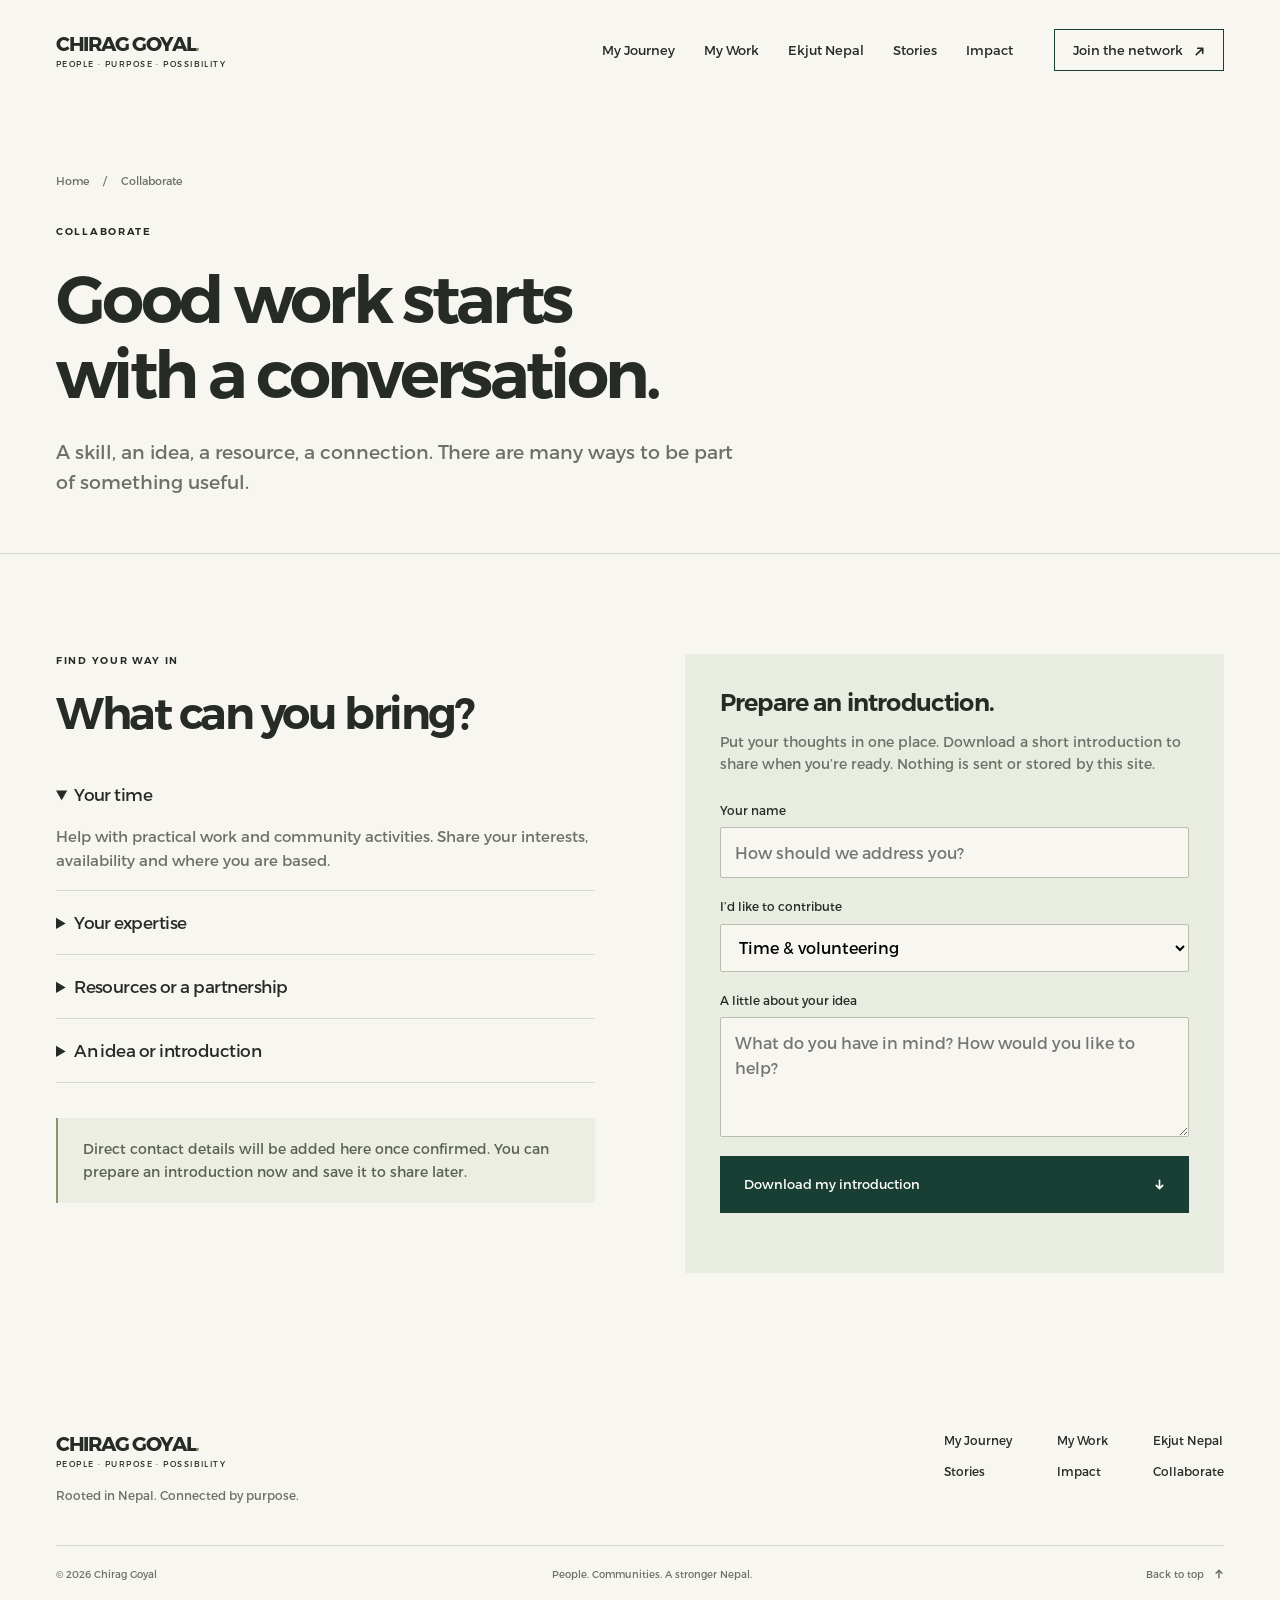
==== commit 5a963ce2: "Build Ekjut civic community hub" ====
--- a/collaborate.html
+++ b/collaborate.html
@@ -7,8 +7,8 @@
   <meta name="theme-color" content="#193f35">
   <title>Collaborate — Chirag Goyal</title>
   <link rel="icon" href="assets/favicon.svg" type="image/svg+xml">
-  <link rel="stylesheet" href="style.css?v=20260911-ux-arrows">
-  <script src="app.js?v=20260911-ux-arrows" defer></script>
+  <link rel="stylesheet" href="style.css?v=20260913-ekjut-hub">
+  <script src="app.js?v=20260913-ekjut-hub" defer></script>
 </head>
 <body>
   <a class="skip" href="#main">Skip to content</a>
--- a/style.css
+++ b/style.css
@@ -117,6 +117,11 @@
   .hero-scroll{display:none}
 }
 
+/* Ekjut community hub */
+.hub-hero{background:var(--green);color:var(--paper);padding:105px 0 90px;overflow:hidden}.hub-hero-inner{display:grid;grid-template-columns:1.15fr .85fr;gap:110px;align-items:end}.hub-hero h1{font-size:clamp(62px,8.5vw,122px);line-height:.9;letter-spacing:-.08em;margin:24px 0 32px}.hub-hero h1::first-line{color:var(--lime)}.hub-hero>p,.hub-hero-inner>div>p{max-width:650px;color:#d4ded5;font-size:20px}.hub-actions{display:flex;gap:12px;margin-top:34px;flex-wrap:wrap}.hub-primary{background:var(--lime);border-color:var(--lime);color:var(--green)}.hub-primary:hover{background:#e1ecc4}.hub-secondary{background:transparent;border-color:#9bb0a6;color:white}.hub-manifesto{border-left:1px solid #668077;padding:8px 0 8px 40px}.hub-manifesto p{font-size:17px;color:#c8d4ca}.hub-manifesto strong{display:block;font:600 25px/1.3 var(--display);letter-spacing:-.04em;margin-top:28px;color:var(--paper)}.hub-subnav{position:sticky;top:0;z-index:12;background:#f7f6f0e8;backdrop-filter:blur(12px);border-bottom:1px solid var(--line)}.hub-subnav .wrap{display:flex;gap:35px;padding-top:17px;padding-bottom:17px;overflow-x:auto;scrollbar-width:none}.hub-subnav a{font-size:12px;white-space:nowrap}.hub-subnav a:hover{color:#667b43}.hub-pathways{background:#e7eadf}.hub-card-grid{display:grid;grid-template-columns:repeat(2,1fr);gap:1px;background:#bfc7b8;border:1px solid #bfc7b8}.hub-card-grid>a{background:var(--paper);padding:38px;min-height:285px;display:flex;flex-direction:column;transition:background .2s,transform .2s}.hub-card-grid>a:hover{background:#f1f3e9}.hub-card-grid span{font:600 11px var(--display);color:#77836f}.hub-card-grid h3{font-size:31px;margin:48px 0 14px}.hub-card-grid p{color:var(--muted);max-width:430px}.hub-card-grid b{font-size:12px;margin-top:auto;padding-top:25px;color:var(--green)}.hub-role-grid{gap:0 50px}.hub-pullquote{font:600 clamp(30px,4vw,56px)/1.15 var(--display);letter-spacing:-.055em;color:var(--green);border-top:1px solid var(--line);padding-top:40px;margin-top:25px}.hub-needs{background:#1f352e;color:white}.hub-needs .eyebrow{color:#b7c9be}.hub-needs h2{color:white}.hub-needs .muted{color:#bac7bf}.hub-need-list{border-top:1px solid #52645d}.hub-need-list>div{padding:20px 0;border-bottom:1px solid #52645d;display:grid;grid-template-columns:200px 1fr;gap:30px}.hub-need-list h3{font-size:18px;color:white}.hub-need-list p{font-size:14px;color:#b9c5be}.hub-needs .button{margin-top:35px}.hub-process{grid-template-columns:repeat(4,1fr)}.hub-trust{background:var(--sage)}.hub-trust h3{margin-bottom:20px}.hub-intake{background:#f7f6f0}.hub-request{background:#e7eadf}.hub-checklist{list-style:none;margin:30px 0 0;padding:0;display:grid;grid-template-columns:1fr 1fr;gap:10px 25px}.hub-checklist li{font-size:14px;border-top:1px solid var(--line);padding:12px 0}.hub-checklist li:before{content:'↗';color:#7e9553;margin-right:9px}.hub-intake .brief-form,.hub-request .brief-form{box-shadow:0 18px 50px #20382c12}.ekjut-intake .form-status:empty{display:none}
+@media(max-width:850px){.hub-hero{padding:72px 0}.hub-hero-inner{grid-template-columns:1fr;gap:55px}.hub-hero h1{font-size:76px}.hub-manifesto{padding-left:25px}.hub-card-grid{grid-template-columns:1fr 1fr}.hub-card-grid>a{padding:28px;min-height:260px}.hub-card-grid h3{font-size:25px;margin-top:36px}.hub-process{grid-template-columns:repeat(2,1fr)}.hub-subnav .wrap{gap:25px}}
+@media(max-width:600px){.hub-hero{padding:58px 0}.hub-hero h1{font-size:56px}.hub-hero-inner>div>p{font-size:17px}.hub-actions{flex-direction:column;align-items:stretch}.hub-actions .button{width:100%}.hub-card-grid{grid-template-columns:1fr}.hub-card-grid>a{min-height:230px}.hub-need-list>div{grid-template-columns:1fr;gap:6px}.hub-process{grid-template-columns:1fr 1fr}.hub-checklist{grid-template-columns:1fr}.hub-subnav .wrap{width:100%;padding-left:20px;padding-right:20px}}
+
 /* Simplified hero: one readable copy column and unobstructed portrait. */
 .hero-live{height: min(820px,100svh);min-height:680px;max-height:none}
 .hero-live-nav{padding:30px 4.4vw;gap:40px}
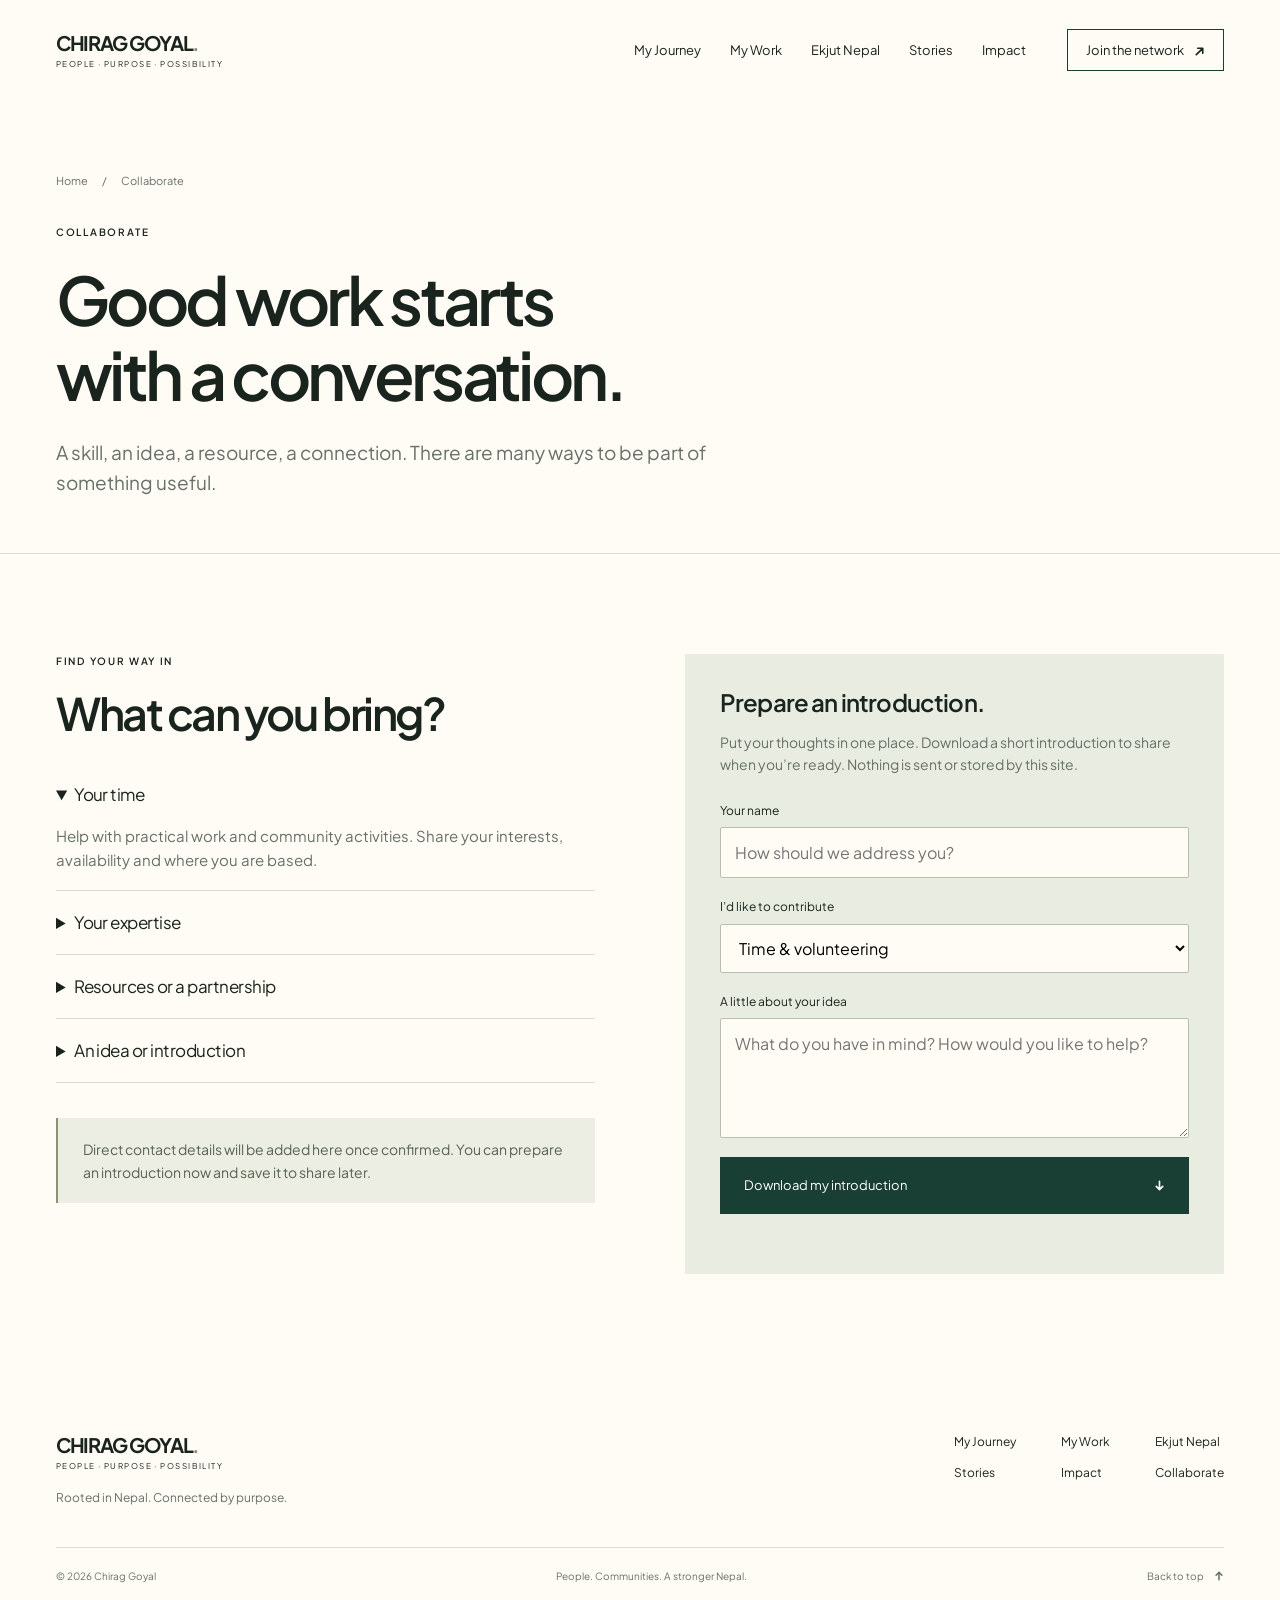
==== commit 94e2e60c: "Refine Ekjut visual system and join profile" ====
--- a/collaborate.html
+++ b/collaborate.html
@@ -7,8 +7,8 @@
   <meta name="theme-color" content="#193f35">
   <title>Collaborate — Chirag Goyal</title>
   <link rel="icon" href="assets/favicon.svg" type="image/svg+xml">
-  <link rel="stylesheet" href="style.css?v=20260913-ekjut-hub">
-  <script src="app.js?v=20260913-ekjut-hub" defer></script>
+  <link rel="stylesheet" href="style.css?v=20260914-ekjut-refined">
+  <script src="app.js?v=20260914-ekjut-refined" defer></script>
 </head>
 <body>
   <a class="skip" href="#main">Skip to content</a>
--- a/style.css
+++ b/style.css
@@ -1,8 +1,9 @@
+@import url('https://fonts.googleapis.com/css2?family=Plus+Jakarta+Sans:opsz,wght@6..72,400;6..72,500;6..72,600;6..72,700;6..72,800&family=Source+Serif+4:ital,wght@0,500;0,600;1,500;1,600&display=swap');
 @font-face{font-family:Montserrat;src:url('assets/fonts/montserrat-regular.otf');font-weight:400;font-display:swap}
 @font-face{font-family:Montserrat;src:url('assets/fonts/montserrat-semibold.otf');font-weight:600;font-display:swap}
 @font-face{font-family:Montserrat;src:url('assets/fonts/montserrat-bold.otf');font-weight:700 900;font-display:swap}
 @font-face{font-family:'Proxima Nova';src:local('Proxima Nova'),local('ProximaNova-Regular'),local('FONTSPRING DEMO - Proxima Nova');font-weight:400;font-display:swap}
-:root{--paper:#f7f6f0;--ink:#262b25;--green:#193f35;--muted:#6d7168;--line:#d7d9cd;--sage:#dfe5d8;--lime:#d4e3ab;--display:Montserrat,sans-serif;--body:'Proxima Nova',Montserrat,sans-serif}
+:root{--paper:#fffcf5;--ink:#18241d;--green:#193f35;--muted:#667167;--line:#d7dec9;--sage:#eef1df;--lime:#ffe373;--butter:#fff9e2;--yellow:#f5cf48;--display:'Plus Jakarta Sans',Montserrat,sans-serif;--body:'Plus Jakarta Sans','Proxima Nova',Montserrat,sans-serif;--serif:'Source Serif 4',Georgia,serif}
 *{box-sizing:border-box}html{scroll-behavior:smooth;scroll-padding-top:100px}body{margin:0;background:var(--paper);color:var(--ink);font:17px/1.6 var(--body)}a{color:inherit;text-decoration:none}button,input,select,textarea{font:inherit}button{cursor:pointer;color:inherit}a:focus-visible,button:focus-visible,input:focus-visible,select:focus-visible,textarea:focus-visible,summary:focus-visible{outline:3px solid #849b4a;outline-offset:5px}img{display:block;max-width:100%}h1,h2,h3,p{margin:0}h1,h2,h3{font-family:var(--display);font-weight:600;line-height:1.13;letter-spacing:-.055em}h1{font-size:clamp(42px,5.2vw,76px)}h2{font-size:clamp(32px,3.5vw,50px)}h3{font-size:24px;letter-spacing:-.035em}p+p{margin-top:20px}::selection{background:var(--lime);color:var(--green)}.wrap{width:min(1280px,calc(100% - 112px));margin:auto}.eyebrow{font:600 10px/1.4 var(--display);text-transform:uppercase;letter-spacing:.17em}.muted{color:var(--muted)}.skip{position:fixed;left:20px;top:-100px;z-index:100;background:var(--paper);padding:12px}.skip:focus{top:15px}.site-header{height:100px;display:flex;align-items:center;position:relative;z-index:20;background:var(--paper)}.header-inner{display:flex;align-items:center;justify-content:space-between;gap:32px}.brand{display:flex;flex-direction:column;flex-shrink:0;line-height:1.2}.brand strong{font:700 20px var(--display);letter-spacing:-.065em}.brand small{font-size:8px;letter-spacing:.18em;text-transform:uppercase;margin-top:5px}.desktop-nav{display:flex;gap:29px;align-items:center;font-size:13px}.desktop-nav a{position:relative;padding:9px 0}.desktop-nav a:not(.nav-cta):after{content:'';height:1px;position:absolute;bottom:3px;left:0;width:0;background:var(--green);transition:width .2s}.desktop-nav a:hover:after,.desktop-nav a[aria-current]:after{width:100%}.desktop-nav .nav-cta{border:1px solid var(--green);padding:10px 18px;margin-left:12px}.arrow{display:inline-flex;align-items:center;justify-content:center;margin-left:8px;vertical-align:middle;line-height:1;transition:transform .2s ease;font-family:-apple-system,BlinkMacSystemFont,sans-serif;font-variant-emoji:text;flex-shrink:0}.arrow svg{display:block;stroke:currentColor;fill:none;transition:transform .2s ease}a:hover .arrow,button:hover .arrow{transform:translate(2px,-2px)}.arrow-up{margin-left:6px}a:hover .arrow-up{transform:translateY(-2px)}.arrow-down{margin-left:8px}button:hover .arrow-down{transform:translateY(2px)}.arrow-left{display:inline-flex;align-items:center;justify-content:center;margin-right:6px;vertical-align:middle;transition:transform .2s ease}a:hover .arrow-left{transform:translateX(-2px)}.menu-icon{display:inline-flex;align-items:center;margin-left:6px}.menu-toggle{display:none;background:transparent;border:1px solid var(--line);padding:10px 16px;min-height:44px;font-size:12px;border-radius:2px}
 .hero{position:relative;min-height:650px;height:calc(100svh - 145px);max-height:820px;margin:0 24px;background:var(--green);color:white;overflow:hidden}.hero-image{position:absolute;inset:0;width:100%;height:100%;object-fit:cover;object-position:50% 53%;filter:saturate(.55)}.hero:after{content:'';position:absolute;inset:0;background:linear-gradient(90deg,#0d2119b8,#0d211926 80%),linear-gradient(0deg,#0d211961,transparent 65%)}.hero-inner{position:relative;z-index:1;height:100%;min-height:650px;display:flex;flex-direction:column;justify-content:center;padding-top:35px;padding-bottom:95px}.hero .eyebrow{display:flex;align-items:center;gap:10px;margin-bottom:28px}.dot{width:6px;height:6px;display:inline-block;border-radius:50%;background:var(--lime)}.hero h1{font-size:clamp(54px,6.6vw,92px);font-weight:600;line-height:1.04;max-width:790px;letter-spacing:-.065em}.hero h1 span{color:#dbe5bd}.hero-copy{max-width:395px;margin-top:25px;font-size:18px;line-height:1.6;color:#edf0e8}.text-link{display:inline-flex;align-items:center;gap:23px;border-bottom:1px solid currentColor;padding-bottom:8px;font-size:13px;font-weight:600}.hero .text-link{align-self:flex-start;margin-top:30px}.hero-bottom{position:absolute;left:0;right:0;bottom:26px;display:flex;justify-content:space-between;align-items:end;font:400 10px var(--display);letter-spacing:.06em;color:#f1f1e7}.hero-side{position:absolute;right:0;top:42%;writing-mode:vertical-rl;font-size:9px;letter-spacing:.2em}.topic-strip{display:flex;align-items:center;justify-content:space-between;gap:22px;padding:24px 0;border-bottom:1px solid var(--line);font-size:12px}.topic-strip .eyebrow{color:var(--muted);margin-right:auto;font-size:9px}.topic-strip a{white-space:nowrap}.topic-strip a:hover{color:#637640}
 .section{padding:100px 0}.section-head{display:flex;align-items:end;justify-content:space-between;gap:30px;margin-bottom:42px}.section-head .eyebrow{margin-bottom:17px}.intro{display:grid;grid-template-columns:1fr 1.05fr;gap:95px;align-items:center}.intro-copy h2{margin:22px 0;font-size:43px;max-width:500px}.intro-copy>p{max-width:480px;color:var(--muted);font-size:18px}.intro-copy .text-link{margin-top:27px}.portrait-layout{display:grid;grid-template-columns:1fr 75px;gap:18px}.portrait-frame{background:#e5e4dc;padding:22px 22px 0;align-self:start}.portrait-frame img{width:100%;filter:saturate(.55);aspect-ratio:1.1;object-fit:cover}.portrait-caption{display:flex;align-items:center;justify-content:space-between;font-size:10px;padding:14px 0;gap:12px}.portrait-aside{writing-mode:vertical-rl;align-self:start;font:400 10px var(--display);letter-spacing:.15em;padding-top:4px}.signature{font:italic 28px Georgia,serif;margin-top:26px;color:var(--green)}.stories-section{border-top:1px solid var(--line)}.story-grid{display:grid;grid-template-columns:repeat(3,1fr);gap:30px}.story-card{min-width:0;display:flex;flex-direction:column}.story-art{height:255px;position:relative;overflow:hidden;background:var(--sage);margin-bottom:23px}.story-art img{width:100%;height:100%;object-fit:cover;transition:transform .6s;filter:saturate(.55)}.story-card:hover .story-art img{transform:scale(1.035)}.art-label{position:absolute;bottom:16px;left:18px;z-index:2;background:var(--paper);padding:5px 9px;font:600 8px var(--display);letter-spacing:.08em;text-transform:uppercase}.story-art.ekjut-art{background:#dbe3ce;display:grid;place-items:center}.ekjut-art:before,.ekjut-art:after{content:'';position:absolute;width:185px;height:185px;border:1px solid #8da178;border-radius:50%;top:23px;left:calc(50% - 135px)}.ekjut-art:after{left:calc(50% - 45px)}.ekjut-art strong{font:600 57px var(--display);letter-spacing:-.09em;color:var(--green);z-index:1}.type-art{background:#e5dfcd;display:flex;align-items:center;justify-content:center;padding:25px}.type-art>span{font:600 52px/1 var(--display);letter-spacing:-.075em;color:#596147;max-width:250px}.type-art:after{content:'';position:absolute;right:18px;top:18px;width:20px;height:20px;background-image:url("data:image/svg+xml,%3Csvg xmlns='http://www.w3.org/2000/svg' viewBox='0 0 12 12' fill='none' stroke='%236d7956' stroke-width='1.8' stroke-linecap='round' stroke-linejoin='round'%3E%3Cpath d='M2.5 9.5L9.5 2.5M9.5 2.5H4M9.5 2.5V8'/%3E%3C/svg%3E");background-size:contain;background-repeat:no-repeat}.story-meta{display:flex;gap:10px;color:var(--muted);font-size:10px;text-transform:uppercase;letter-spacing:.08em;flex-wrap:wrap}.story-card h3{margin:13px 0;font-size:25px}.story-card>p{color:var(--muted);font-size:15px;line-height:1.6}.read-story{border-top:1px solid var(--line);display:flex;justify-content:space-between;align-items:center;padding-top:14px;margin-top:23px;font-size:11px}.ekjut-feature{background:var(--green);color:var(--paper);overflow:hidden;padding:78px 0}.ekjut-layout{display:grid;grid-template-columns:1.1fr 1fr;gap:110px;align-items:center}.ekjut-feature .eyebrow{color:#c8d5bb}.ekjut-word{font:600 clamp(100px,13vw,185px)/1.1 var(--display);letter-spacing:-.095em;margin-left:-9px}.ekjut-tagline{font-size:13px;letter-spacing:.12em;margin-top:10px}.ekjut-feature h2{font-size:39px;margin-bottom:23px;line-height:1.17}.ekjut-feature p{color:#c9d2c8;max-width:440px;font-size:17px}.ekjut-feature .text-link{margin-top:28px;color:var(--lime)}.ekjut-bottom{border-top:1px solid #547064;margin-top:52px;padding-top:23px;display:flex;justify-content:space-between;color:#c9d2c8;font-size:11px}.journey-preview{display:grid;grid-template-columns:.8fr 1.2fr;gap:95px}.journey-preview h2{margin:20px 0;max-width:330px}.journey-preview p{max-width:320px;color:var(--muted)}.journey-preview .text-link{margin-top:25px}.mini-milestone{padding:21px 0;border-bottom:1px solid var(--line);display:grid;grid-template-columns:75px 1fr 25px;gap:20px;align-items:start}.mini-milestone:first-child{border-top:1px solid var(--line)}.mini-milestone .year{color:var(--muted);font-size:11px;padding-top:4px}.mini-milestone h3{font-size:19px;letter-spacing:-.025em}.mini-milestone p{font-size:13px;margin-top:5px}.invitation{background:#e8ebdf;padding:75px 0}.invite-inner{display:flex;align-items:center;justify-content:space-between;gap:70px}.invitation h2{font-size:44px;margin:15px 0}.invitation p{font-size:16px;color:#656d5e;max-width:550px}.button{display:inline-flex;align-items:center;justify-content:space-between;gap:40px;padding:17px 23px;border:1px solid var(--green);background:var(--green);color:white;font-size:13px;white-space:nowrap;transition:background .2s}.button:hover{background:#2f5646}.button.outline{background:transparent;color:var(--green)}footer{padding:58px 0 25px}.footer-top{display:flex;justify-content:space-between;align-items:start;gap:35px}.footer-note{font-size:12px;margin-top:17px;color:var(--muted)}.footer-links{display:grid;grid-template-columns:repeat(3,auto);gap:12px 45px;font-size:12px}.footer-bottom{border-top:1px solid var(--line);margin-top:40px;padding-top:20px;display:flex;justify-content:space-between;font-size:10px;color:var(--muted)}
@@ -122,6 +123,15 @@
 @media(max-width:850px){.hub-hero{padding:72px 0}.hub-hero-inner{grid-template-columns:1fr;gap:55px}.hub-hero h1{font-size:76px}.hub-manifesto{padding-left:25px}.hub-card-grid{grid-template-columns:1fr 1fr}.hub-card-grid>a{padding:28px;min-height:260px}.hub-card-grid h3{font-size:25px;margin-top:36px}.hub-process{grid-template-columns:repeat(2,1fr)}.hub-subnav .wrap{gap:25px}}
 @media(max-width:600px){.hub-hero{padding:58px 0}.hub-hero h1{font-size:56px}.hub-hero-inner>div>p{font-size:17px}.hub-actions{flex-direction:column;align-items:stretch}.hub-actions .button{width:100%}.hub-card-grid{grid-template-columns:1fr}.hub-card-grid>a{min-height:230px}.hub-need-list>div{grid-template-columns:1fr;gap:6px}.hub-process{grid-template-columns:1fr 1fr}.hub-checklist{grid-template-columns:1fr}.hub-subnav .wrap{width:100%;padding-left:20px;padding-right:20px}}
 
+/* Integrated Ekjut preview: editorial community archive */
+.integrated-hero .hub-manifesto{max-width:420px}.integrated-intro{background:#f5f3ed}.integrated-intro .split-copy h2{font-size:clamp(36px,4vw,58px);line-height:1.07}.section-note{max-width:320px;color:var(--muted);font-size:14px;line-height:1.6}.integrated-work{background:#e6e9dc}.integrated-work-grid{display:grid;grid-template-columns:repeat(2,1fr);gap:1px;background:#b9c4b2;border:1px solid #b9c4b2}.integrated-work-card{background:var(--paper);padding:42px;min-height:440px;display:flex;flex-direction:column}.integrated-work-card>span{font:600 10px var(--display);color:#6e7c69;letter-spacing:.1em;text-transform:uppercase}.integrated-work-card h3{font-size:clamp(31px,3vw,44px);line-height:1;margin:26px 0 16px}.integrated-work-card p{color:var(--muted);max-width:550px}.integrated-work-card ul{margin:23px 0 0;padding:0;list-style:none;display:grid;grid-template-columns:1fr 1fr;gap:9px 25px}.integrated-work-card li{font-size:13px;padding-top:9px;border-top:1px solid var(--line);color:#4c594e}.integrated-work-card li:before{content:'—';color:#819a60;margin-right:7px}.integrated-work-card blockquote,.integrated-story blockquote{margin:26px 0 0;border-left:2px solid #89a168;padding-left:17px;color:var(--green);font:italic 21px/1.35 Georgia,serif}.integrated-work-featured{grid-column:span 2;min-height:330px;background:#dce6cf;display:grid;grid-template-columns:1fr 1.2fr;column-gap:50px}.integrated-work-featured>span,.integrated-work-featured h3{grid-column:1}.integrated-work-featured>p,.integrated-work-featured>ul,.integrated-work-featured blockquote{grid-column:2}.integrated-work-featured h3{margin-bottom:0}.integrated-work-featured>p{margin-top:38px}.integrated-work-featured blockquote{align-self:end}.integrated-network{background:var(--green);color:var(--paper)}.integrated-network h2{color:white;font-size:clamp(38px,4.6vw,62px);line-height:1.04;margin:20px 0}.integrated-network p{color:#cfdbd1!important}.integrated-network-list{border-top:1px solid #587166}.integrated-network-list>div{display:grid;grid-template-columns:150px 1fr;gap:25px;padding:23px 0;border-bottom:1px solid #587166}.integrated-network-list strong{font-family:var(--display);font-size:20px}.integrated-network-list span{color:#c4d2c8;font-size:15px}.integrated-process{grid-template-columns:repeat(7,1fr);gap:14px}.integrated-process .process-item{min-height:170px;padding:18px 4px 0}.integrated-process .process-item h3{font-size:18px;margin:15px 0 9px}.integrated-process .process-item p{font-size:13px}.integrated-journey{background:#f5f3ed}.integrated-timeline{margin-top:20px;border-top:1px solid var(--line)}.integrated-timeline article{display:grid;grid-template-columns:230px 1fr;gap:55px;border-bottom:1px solid var(--line);padding:30px 0;position:relative}.integrated-timeline article:before{content:'';position:absolute;left:218px;top:37px;width:9px;height:9px;border-radius:50%;background:#829667}.integrated-timeline time{font:600 11px var(--display);color:#687561;letter-spacing:.1em;text-transform:uppercase;padding-right:28px}.integrated-timeline h3{font-size:27px;margin:0 0 12px}.integrated-timeline p{max-width:720px;color:var(--muted);font-size:16px}.integrated-stories{background:#e6e9dc}.integrated-story-lede{font-size:18px;color:var(--muted);max-width:620px;margin:-15px 0 42px}.integrated-story{display:grid;grid-template-columns:1fr 1fr;min-height:560px;background:var(--paper)}.integrated-story-image{min-height:100%}.integrated-story-image img{width:100%;height:100%;display:block;object-fit:cover;filter:saturate(.7)}.integrated-story-copy{padding:55px;align-self:center}.integrated-story h3{font-size:clamp(42px,4.5vw,65px);line-height:1.02;margin:20px 0}.integrated-story p{color:var(--muted);font-size:16px}.integrated-story-pair{display:grid;grid-template-columns:1fr 1fr;gap:1px;background:#b9c4b2;margin-top:1px}.integrated-story-pair .integrated-story{display:block;min-height:480px;padding:48px}.text-story{background:#f6f4ee}.dark-story{background:#203e34;color:white}.dark-story .eyebrow{color:#c0d3c6}.dark-story p{color:#d1ddd4}.dark-story blockquote{color:#e5efb9;border-color:#c3db88}.story-caution{border-top:1px solid var(--line);font-size:12px!important;padding-top:15px;margin-top:24px}.hub-trust .split-copy h2,.hub-intake h2,.hub-request h2{font-size:clamp(38px,4vw,58px);line-height:1.08}
+@media(max-width:850px){.integrated-work-card{padding:30px;min-height:410px}.integrated-work-featured{min-height:310px}.integrated-process{grid-template-columns:repeat(4,1fr)}.integrated-timeline article{grid-template-columns:180px 1fr;gap:35px}.integrated-timeline article:before{left:169px}.integrated-story-copy{padding:38px}.integrated-story-pair .integrated-story{padding:35px}}
+@media(max-width:600px){.section-note{margin:0}.integrated-work-grid,.integrated-story,.integrated-story-pair{grid-template-columns:1fr}.integrated-work-card{min-height:0;padding:29px}.integrated-work-card h3{margin:20px 0 14px}.integrated-work-card ul{grid-template-columns:1fr}.integrated-work-featured{display:flex;grid-column:auto}.integrated-work-featured>p{margin-top:22px}.integrated-work-featured h3{margin-bottom:0}.integrated-network-list>div{grid-template-columns:1fr;gap:5px}.integrated-process{grid-template-columns:1fr 1fr}.integrated-process .process-item{min-height:145px}.integrated-timeline article{grid-template-columns:1fr;gap:10px;padding:24px 0}.integrated-timeline article:before{display:none}.integrated-timeline time{padding:0}.integrated-timeline h3{font-size:23px}.integrated-story{min-height:0}.integrated-story-image{height:400px}.integrated-story-copy,.integrated-story-pair .integrated-story{padding:30px}.integrated-story h3{font-size:42px}.integrated-story-pair{margin-top:1px}.integrated-story-pair .integrated-story{min-height:400px}}
+
+/* Ekjut palette and work-card refinement */
+.hub-primary{background:var(--yellow);border-color:var(--yellow);color:var(--green)}.hub-primary:hover{background:#ffe98c}.hub-hero h1::first-line{color:var(--lime)}.hub-trust{background:var(--butter)}.integrated-work{background:var(--butter)}.integrated-work-grid{background:#cbd6b3;border-color:#cbd6b3}.integrated-work-card{background:var(--paper);position:relative;overflow:hidden}.integrated-work-card:after{content:'';position:absolute;inset:auto -36px -45px auto;width:120px;height:120px;border:1px solid #dce3c7;border-radius:50%;pointer-events:none}.work-card-top{display:flex;align-items:center;gap:16px}.work-card-top>span{margin:0!important}.work-icon{display:grid;place-items:center;width:44px;height:44px;flex:0 0 44px;border-radius:50%;background:var(--yellow);color:var(--green);font-style:normal}.work-icon svg{display:block;width:25px;height:25px}.integrated-work-card h3{margin-top:28px}.integrated-work-card ul{position:relative;z-index:1}.integrated-work-card li{display:flex;align-items:flex-start;gap:9px;color:#43554b}.integrated-work-card li:before{display:none}.integrated-work-card li i{display:grid;place-items:center;width:16px;height:16px;margin-top:2px;flex:0 0 16px;border:1px solid #a8b88d;border-radius:50%;color:#4d694e}.integrated-work-card li svg{width:10px;height:10px}.integrated-work-card blockquote,.integrated-story blockquote{font-family:var(--serif);font-style:italic;color:#214c3e;border-color:#e6bd31}.integrated-work-featured{background:#e7f0d1}.integrated-work-featured .work-card-top,.integrated-work-featured h3{grid-column:1}.integrated-work-featured>p,.integrated-work-featured>ul,.integrated-work-featured blockquote{grid-column:2}.integrated-work-featured .work-card-top{align-self:end}.integrated-work-featured .work-icon{background:var(--green);color:var(--yellow)}.integrated-network{background:#193f35}.integrated-network-list strong{color:var(--yellow)}.integrated-network-list>div{border-color:#5e7f70}.integrated-timeline article:before{background:var(--yellow);box-shadow:0 0 0 3px var(--paper)}.dark-story{background:#193f35}.dark-story blockquote{color:#fff0a1;border-color:var(--yellow)}.hub-intake{background:var(--butter)}.hub-request{background:#edf1dd}.hub-checklist li:before{content:'✦';color:#ba8d00;margin-right:9px}.ekjut-network-form{background:var(--green)!important;color:var(--paper);padding:40px!important;box-shadow:none!important}.ekjut-form-heading{padding-bottom:23px;margin-bottom:25px;border-bottom:1px solid #5b7669}.ekjut-form-heading>span{display:block;color:var(--yellow);font:600 10px var(--display);text-transform:uppercase;letter-spacing:.16em;margin-bottom:12px}.ekjut-form-heading h3{font-size:29px;line-height:1.12;max-width:420px}.ekjut-network-form .field label,.ekjut-network-form .ekjut-choice legend{font-size:12px;color:#eef4df}.ekjut-network-form .field input,.ekjut-network-form .field select,.ekjut-network-form .field textarea{background:#fdfcf6;border-color:#9aab94;color:var(--ink);border-radius:0}.ekjut-network-form .field input:focus,.ekjut-network-form .field select:focus,.ekjut-network-form .field textarea:focus{border-color:var(--yellow);box-shadow:0 0 0 3px #ffe37335}.ekjut-choice{border:0;margin:0 0 20px;padding:0}.ekjut-choice legend{margin-bottom:10px}.ekjut-choice>div{display:flex;gap:10px}.ekjut-choice label{border:1px solid #789082;padding:10px 14px;font-size:13px;cursor:pointer}.ekjut-choice label:has(input:checked){background:var(--yellow);border-color:var(--yellow);color:var(--green)}.ekjut-choice input{accent-color:var(--green)}.ekjut-network-form .button{background:var(--yellow);border-color:var(--yellow);color:var(--green);margin-top:5px}.ekjut-network-form .button:hover{background:#ffe98c}.ekjut-network-form .form-status{color:#fff3a7}.network-history[hidden]{display:none}
+@media(max-width:600px){.work-card-top{gap:13px}.integrated-work-featured .work-card-top,.integrated-work-featured h3,.integrated-work-featured>p,.integrated-work-featured>ul,.integrated-work-featured blockquote{grid-column:auto}.ekjut-network-form{padding:28px!important}.ekjut-form-heading h3{font-size:25px}}
+
 /* Simplified hero: one readable copy column and unobstructed portrait. */
 .hero-live{height: min(820px,100svh);min-height:680px;max-height:none}
 .hero-live-nav{padding:30px 4.4vw;gap:40px}
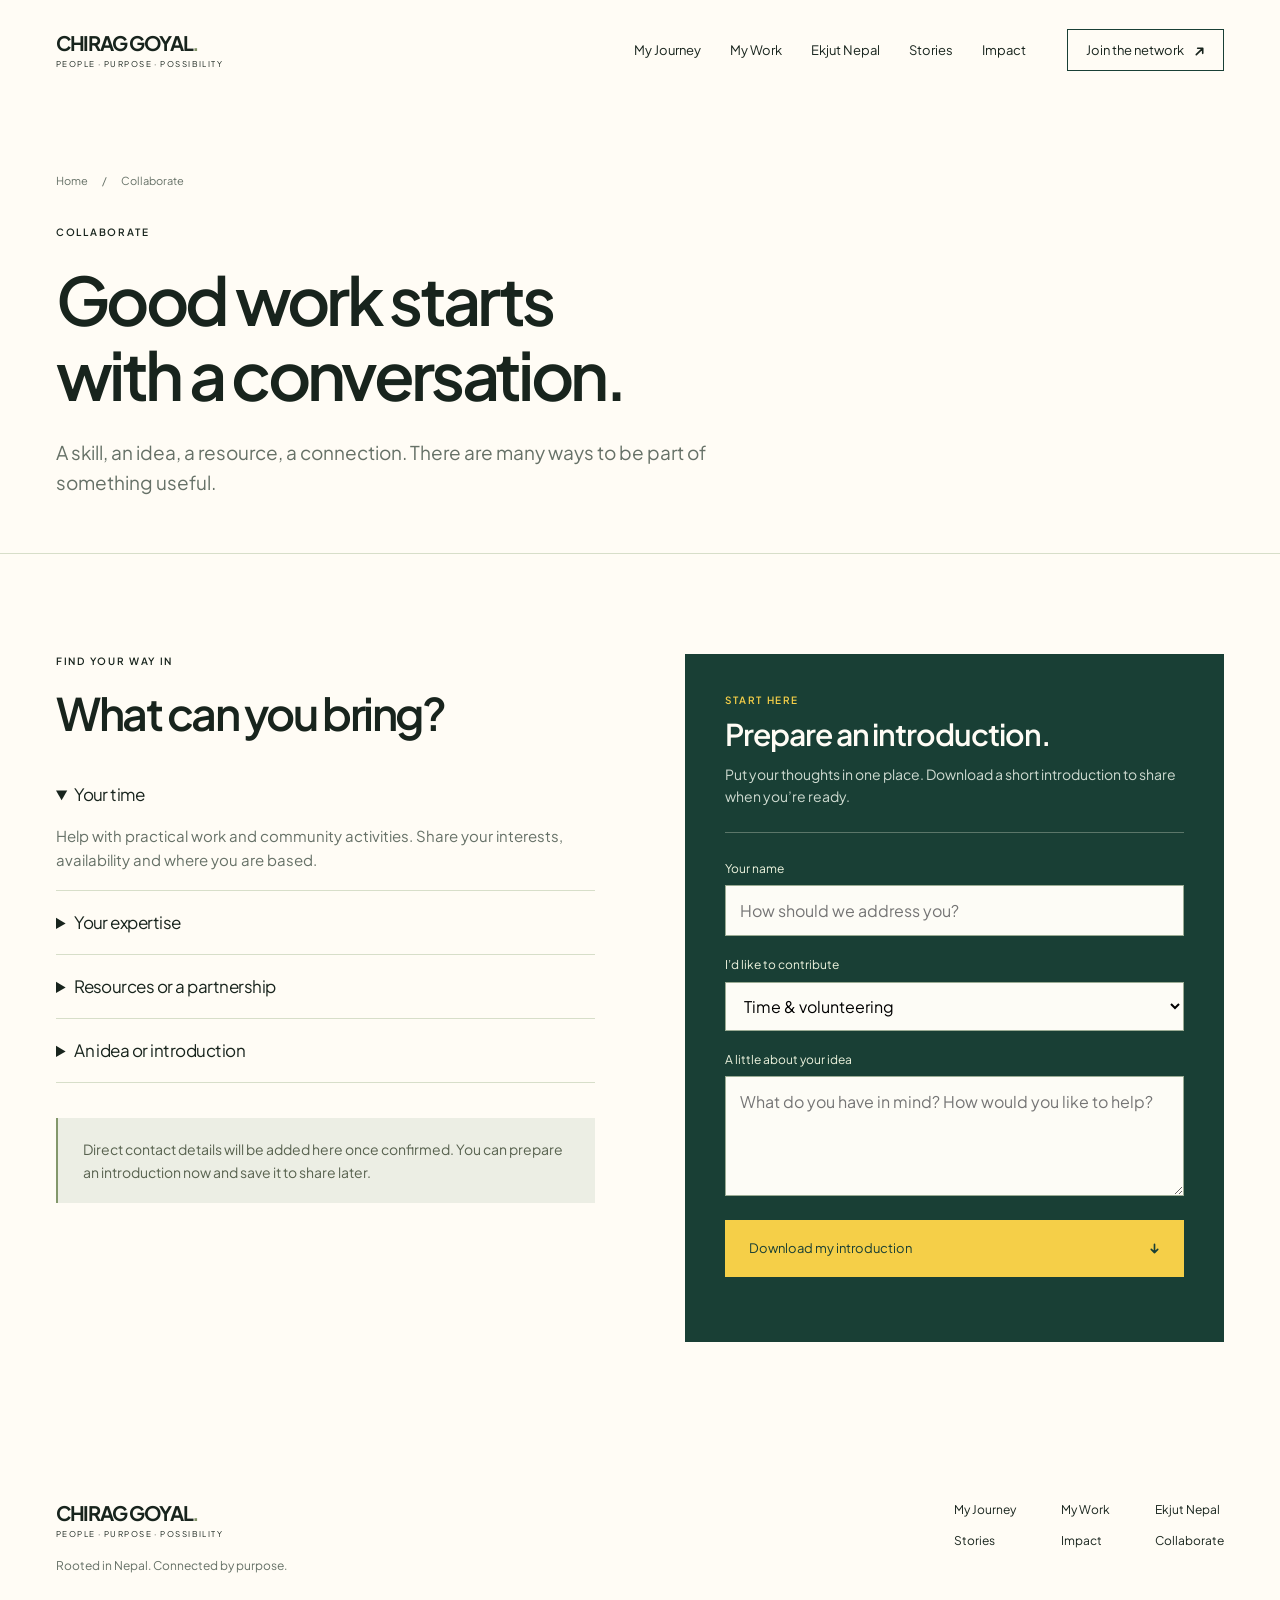
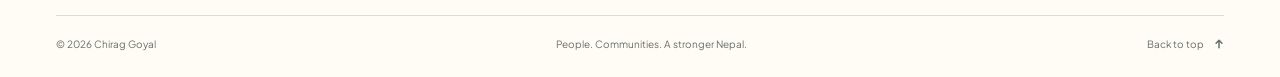
==== commit 5e140568: "Bring Ekjut actions above the fold and refine collaborate form" ====
--- a/collaborate.html
+++ b/collaborate.html
@@ -7,8 +7,8 @@
   <meta name="theme-color" content="#193f35">
   <title>Collaborate — Chirag Goyal</title>
   <link rel="icon" href="assets/favicon.svg" type="image/svg+xml">
-  <link rel="stylesheet" href="style.css?v=20260914-ekjut-refined">
-  <script src="app.js?v=20260914-ekjut-refined" defer></script>
+  <link rel="stylesheet" href="style.css?v=20260914-hero-collab">
+  <script src="app.js?v=20260914-hero-collab" defer></script>
 </head>
 <body>
   <a class="skip" href="#main">Skip to content</a>
--- a/style.css
+++ b/style.css
@@ -132,6 +132,14 @@
 .hub-primary{background:var(--yellow);border-color:var(--yellow);color:var(--green)}.hub-primary:hover{background:#ffe98c}.hub-hero h1::first-line{color:var(--lime)}.hub-trust{background:var(--butter)}.integrated-work{background:var(--butter)}.integrated-work-grid{background:#cbd6b3;border-color:#cbd6b3}.integrated-work-card{background:var(--paper);position:relative;overflow:hidden}.integrated-work-card:after{content:'';position:absolute;inset:auto -36px -45px auto;width:120px;height:120px;border:1px solid #dce3c7;border-radius:50%;pointer-events:none}.work-card-top{display:flex;align-items:center;gap:16px}.work-card-top>span{margin:0!important}.work-icon{display:grid;place-items:center;width:44px;height:44px;flex:0 0 44px;border-radius:50%;background:var(--yellow);color:var(--green);font-style:normal}.work-icon svg{display:block;width:25px;height:25px}.integrated-work-card h3{margin-top:28px}.integrated-work-card ul{position:relative;z-index:1}.integrated-work-card li{display:flex;align-items:flex-start;gap:9px;color:#43554b}.integrated-work-card li:before{display:none}.integrated-work-card li i{display:grid;place-items:center;width:16px;height:16px;margin-top:2px;flex:0 0 16px;border:1px solid #a8b88d;border-radius:50%;color:#4d694e}.integrated-work-card li svg{width:10px;height:10px}.integrated-work-card blockquote,.integrated-story blockquote{font-family:var(--serif);font-style:italic;color:#214c3e;border-color:#e6bd31}.integrated-work-featured{background:#e7f0d1}.integrated-work-featured .work-card-top,.integrated-work-featured h3{grid-column:1}.integrated-work-featured>p,.integrated-work-featured>ul,.integrated-work-featured blockquote{grid-column:2}.integrated-work-featured .work-card-top{align-self:end}.integrated-work-featured .work-icon{background:var(--green);color:var(--yellow)}.integrated-network{background:#193f35}.integrated-network-list strong{color:var(--yellow)}.integrated-network-list>div{border-color:#5e7f70}.integrated-timeline article:before{background:var(--yellow);box-shadow:0 0 0 3px var(--paper)}.dark-story{background:#193f35}.dark-story blockquote{color:#fff0a1;border-color:var(--yellow)}.hub-intake{background:var(--butter)}.hub-request{background:#edf1dd}.hub-checklist li:before{content:'✦';color:#ba8d00;margin-right:9px}.ekjut-network-form{background:var(--green)!important;color:var(--paper);padding:40px!important;box-shadow:none!important}.ekjut-form-heading{padding-bottom:23px;margin-bottom:25px;border-bottom:1px solid #5b7669}.ekjut-form-heading>span{display:block;color:var(--yellow);font:600 10px var(--display);text-transform:uppercase;letter-spacing:.16em;margin-bottom:12px}.ekjut-form-heading h3{font-size:29px;line-height:1.12;max-width:420px}.ekjut-network-form .field label,.ekjut-network-form .ekjut-choice legend{font-size:12px;color:#eef4df}.ekjut-network-form .field input,.ekjut-network-form .field select,.ekjut-network-form .field textarea{background:#fdfcf6;border-color:#9aab94;color:var(--ink);border-radius:0}.ekjut-network-form .field input:focus,.ekjut-network-form .field select:focus,.ekjut-network-form .field textarea:focus{border-color:var(--yellow);box-shadow:0 0 0 3px #ffe37335}.ekjut-choice{border:0;margin:0 0 20px;padding:0}.ekjut-choice legend{margin-bottom:10px}.ekjut-choice>div{display:flex;gap:10px}.ekjut-choice label{border:1px solid #789082;padding:10px 14px;font-size:13px;cursor:pointer}.ekjut-choice label:has(input:checked){background:var(--yellow);border-color:var(--yellow);color:var(--green)}.ekjut-choice input{accent-color:var(--green)}.ekjut-network-form .button{background:var(--yellow);border-color:var(--yellow);color:var(--green);margin-top:5px}.ekjut-network-form .button:hover{background:#ffe98c}.ekjut-network-form .form-status{color:#fff3a7}.network-history[hidden]{display:none}
 @media(max-width:600px){.work-card-top{gap:13px}.integrated-work-featured .work-card-top,.integrated-work-featured h3,.integrated-work-featured>p,.integrated-work-featured>ul,.integrated-work-featured blockquote{grid-column:auto}.ekjut-network-form{padding:28px!important}.ekjut-form-heading h3{font-size:25px}}
 
+/* Keep the Ekjut action within the first viewport. */
+.integrated-hero{padding:62px 0 56px}.integrated-hero .hub-hero-inner{align-items:center}.integrated-hero h1{font-size:clamp(58px,7.2vw,104px);margin:16px 0 22px}.integrated-hero .hub-actions{margin-top:24px}.integrated-hero .hub-manifesto{padding-top:0;padding-bottom:0}
+
+/* Collaboration form shares the Ekjut form language without changing its purpose. */
+.collab-form{background:var(--green)!important;color:var(--paper);padding:40px!important;box-shadow:none!important}.collab-form-heading{padding-bottom:24px;margin-bottom:26px;border-bottom:1px solid #5b7669}.collab-form-heading>span{display:block;color:var(--yellow);font:600 10px var(--display);text-transform:uppercase;letter-spacing:.16em;margin-bottom:12px}.collab-form-heading h3{font-size:30px;line-height:1.1;margin:0 0 12px}.collab-form-heading p{color:#cfdbd1!important;font-size:14px!important;line-height:1.6;margin:0!important}.collab-form .field label{color:#eef4df}.collab-form .field input,.collab-form .field select,.collab-form .field textarea{border-color:#9aab94;border-radius:0;background:#fdfcf6}.collab-form .field input:focus,.collab-form .field select:focus,.collab-form .field textarea:focus{border-color:var(--yellow);box-shadow:0 0 0 3px #ffe37335}.collab-form .button{background:var(--yellow);border-color:var(--yellow);color:var(--green);margin-top:5px}.collab-form .button:hover{background:#ffe98c}.collab-form .form-status{color:#fff3a7}
+@media(max-width:850px){.integrated-hero{padding:52px 0}.integrated-hero h1{font-size:70px}}
+@media(max-width:600px){.integrated-hero{padding:34px 0 40px}.integrated-hero h1{font-size:54px;margin:14px 0 18px}.integrated-hero .hub-actions{margin-top:20px}.collab-form{padding:28px!important}.collab-form-heading h3{font-size:25px}}
+
 /* Simplified hero: one readable copy column and unobstructed portrait. */
 .hero-live{height: min(820px,100svh);min-height:680px;max-height:none}
 .hero-live-nav{padding:30px 4.4vw;gap:40px}
